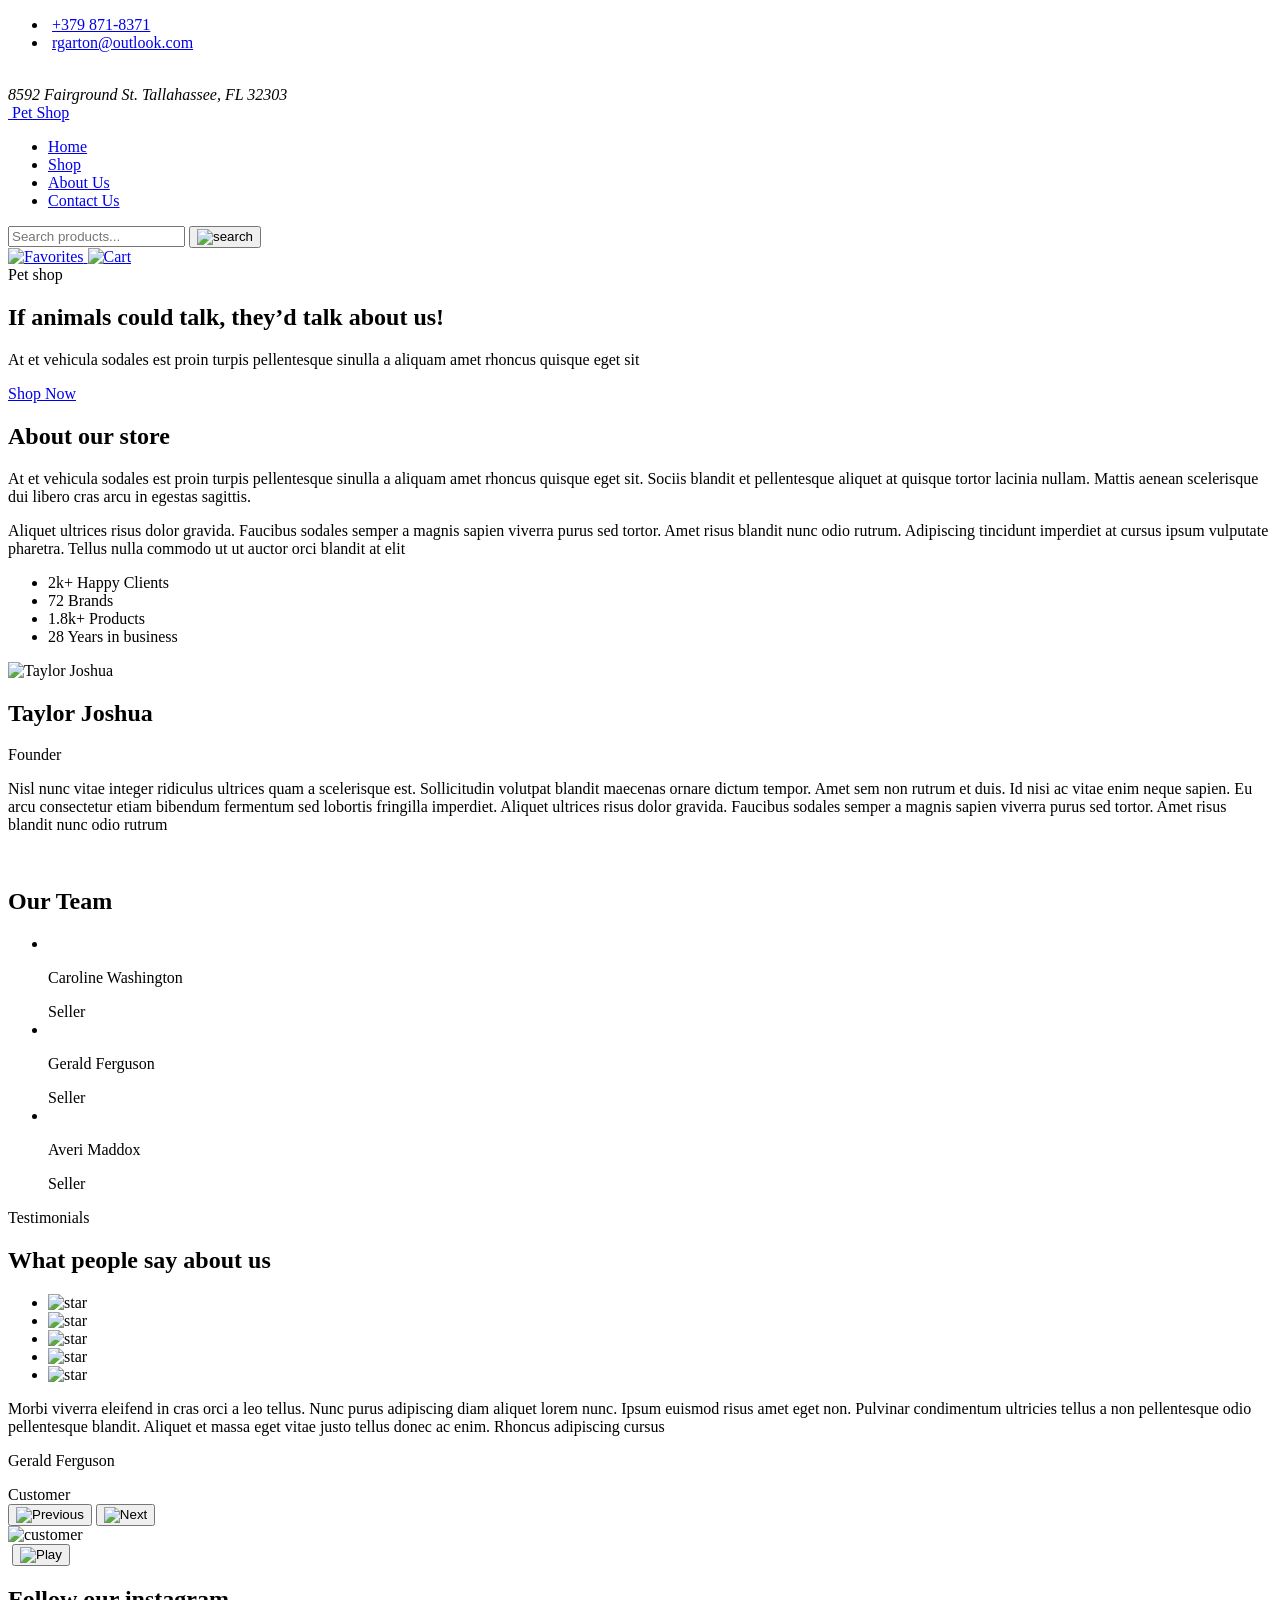
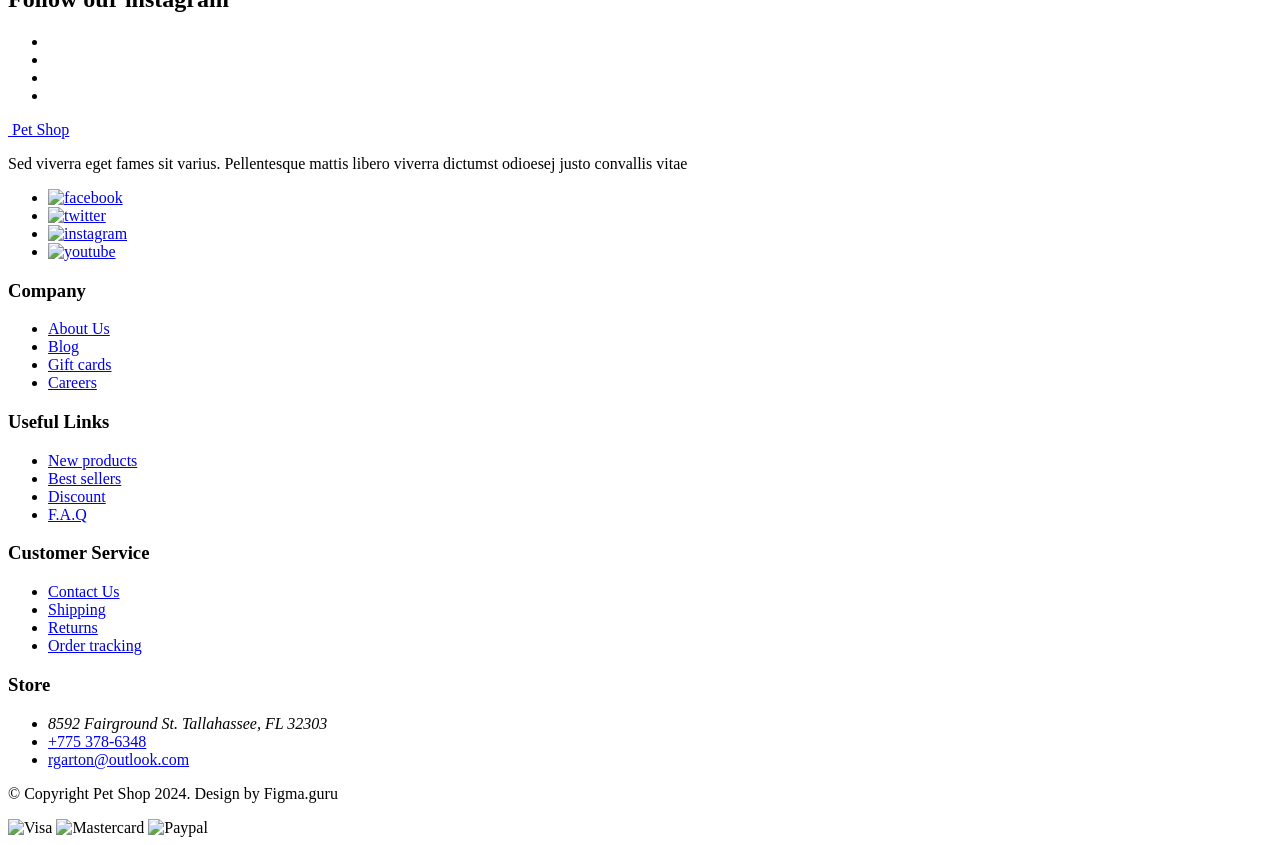
==== about-us.html @ bad7ee94 "Complete Pet Shop HTML structure" ====
<!doctype html>
<html lang="en">
  <head>
    <meta charset="UTF-8" />
    <meta name="viewport" content="width=device-width, initial-scale=1.0" />
    <title>Pet Shop</title>
    <link rel="stylesheet" href="./css/reset.css" />
    <link rel="stylesheet" href="./css/base.css" />
    <link rel="stylesheet" href="./css/components.css" />
    <link rel="stylesheet" href="./css/layout.css" />
    <link rel="stylesheet" href="./css/style.css" />
    <link rel="preconnect" href="https://fonts.googleapis.com" />
    <link rel="preconnect" href="https://fonts.gstatic.com" crossorigin />
    <link
      href="https://fonts.googleapis.com/css2?family=Figtree:ital,wght@0,300..900;1,300..900&display=swap"
      rel="stylesheet"
    />
  </head>

  <body>
    <header>
      <div class="topbar">
        <div class="container">
          <div class="topbar__wrapper">
            <div class="topbar__left">
              <ul class="topbar__contact-list">
                <li class="topbar__contact-item">
                  <img class="topbar__icon" src="" alt="" />
                  <a class="topbar__contact-value" href="tel:+3798718371"
                    >+379 871-8371</a
                  >
                </li>
                <li class="topbar__contact-item">
                  <img class="topbar__icon" src="" alt="" />
                  <a
                    class="topbar__contact-value"
                    href="mailto:rgarton@outlook.com"
                  >
                    rgarton@outlook.com
                  </a>
                </li>
              </ul>
            </div>
            <div class="topbar__right">
              <img class="topbar__icon" src="" alt="" />
              <address class="topbar__contact-value">
                8592 Fairground St. Tallahassee, FL 32303
              </address>
            </div>
          </div>
        </div>
      </div>
      <div class="header">
        <div class="container">
          <div class="header__wrapper">
            <a href="#" class="header__logo">
              <img class="header__logo-icon" src="" alt="" />
              <span>Pet Shop</span>
            </a>
            <nav class="header__nav">
              <ul class="header__nav-list">
                <li class="header__nav-item">
                  <a href="#">Home</a>
                </li>
                <li class="header__nav-item"><a href="#">Shop</a></li>
                <li class="header__nav-item header__nav-item--active">
                  <a href="#">About Us</a>
                </li>
                <li class="header__nav-item"><a href="#">Contact Us</a></li>
              </ul>
            </nav>
            <div class="header__actions">
              <form class="header__search" action="#" method="get">
                <input
                  class="header__search-input"
                  type="search"
                  placeholder="Search products..."
                />
                <button class="header__search-button" type="submit">
                  <img src="" alt="search" />
                </button>
              </form>
              <a href="#" class="header__favorites">
                <img src="" alt="Favorites" />
              </a>
              <a href="#" class="header__cart">
                <img src="" alt="Cart" />
              </a>
            </div>
          </div>
        </div>
      </div>
    </header>
    <main>
      <section class="hero hero--about">
        <div class="container">
          <div class="hero__wrapper">
            <div class="hero__content">
              <span class="hero__subtitle">Pet shop</span>

              <h1 class="hero__title">
                If animals could talk, they’d talk about us!
              </h1>

              <p class="hero__description">
                At et vehicula sodales est proin turpis pellentesque sinulla a
                aliquam amet rhoncus quisque eget sit
              </p>

              <a href="#" class="hero__button">Shop Now</a>
            </div>
          </div>
        </div>
      </section>
      <section class="about-store">
        <div class="container">
          <div class="about-store__wrapper">
            <h2 class="about-store__title">About our store</h2>

            <div class="about-store__content">
              <p class="about-store__description">
                At et vehicula sodales est proin turpis pellentesque sinulla a
                aliquam amet rhoncus quisque eget sit. Sociis blandit et
                pellentesque aliquet at quisque tortor lacinia nullam. Mattis
                aenean scelerisque dui libero cras arcu in egestas sagittis.
              </p>

              <p class="about-store__description">
                Aliquet ultrices risus dolor gravida. Faucibus sodales semper a
                magnis sapien viverra purus sed tortor. Amet risus blandit nunc
                odio rutrum. Adipiscing tincidunt imperdiet at cursus ipsum
                vulputate pharetra. Tellus nulla commodo ut ut auctor orci
                blandit at elit
              </p>
            </div>

            <ul class="about-store__stats">
              <li class="about-store__stat">
                <span class="about-store__number">2k+</span>
                <span class="about-store__label"> Happy Clients </span>
              </li>
              <li class="about-store__stat">
                <span class="about-store__number">72</span>
                <span class="about-store__label"> Brands </span>
              </li>
              <li class="about-store__stat">
                <span class="about-store__number">1.8k+</span>
                <span class="about-store__label"> Products </span>
              </li>
              <li class="about-store__stat">
                <span class="about-store__number">28</span>
                <span class="about-store__label"> Years in business </span>
              </li>
            </ul>
          </div>
        </div>
      </section>
      <section class="founder">
        <div class="container">
          <div class="founder__wrapper">
            <div class="founder__img">
              <img src="" alt="Taylor Joshua" />
            </div>

            <div class="founder__content">
              <h2 class="founder__name">Taylor Joshua</h2>
              <span class="founder__role">Founder</span>

              <p class="founder__desc">
                Nisl nunc vitae integer ridiculus ultrices quam a scelerisque
                est. Sollicitudin volutpat blandit maecenas ornare dictum
                tempor. Amet sem non rutrum et duis. Id nisi ac vitae enim neque
                sapien. Eu arcu consectetur etiam bibendum fermentum sed
                lobortis fringilla imperdiet. Aliquet ultrices risus dolor
                gravida. Faucibus sodales semper a magnis sapien viverra purus
                sed tortor. Amet risus blandit nunc odio rutrum
              </p>

              <img class="founder__sign" src="" alt="" />
            </div>
          </div>
        </div>
      </section>
      <section class="team">
        <div class="container">
          <div class="team__wrapper">
            <h2 class="team__title">Our Team</h2>

            <ul class="team__list">
              <li class="team__item">
                <img class="team__img" src="" alt="" />
                <p class="team__name">Caroline Washington</p>
                <span class="team__role">Seller</span>
              </li>
              <li class="team__item">
                <img class="team__img" src="" alt="" />
                <p class="team__name">Gerald Ferguson</p>
                <span class="team__role">Seller</span>
              </li>
              <li class="team__item">
                <img class="team__img" src="" alt="" />
                <p class="team__name">Averi Maddox</p>
                <span class="team__role">Seller</span>
              </li>
            </ul>
          </div>
        </div>
      </section>
      <section class="testimonials">
        <div class="container">
          <div class="testimonials__wrapper">
            <div class="testimonials__review">
              <div class="testimonials__header">
                <span class="testimonials__subtitle">Testimonials</span>
                <h2 class="testimonials__title">What people say about us</h2>
              </div>
              <div class="testimonials__body">
                <ul class="testimonials__stars">
                  <li class="testimonials__star">
                    <img src="" alt="star" />
                  </li>
                  <li class="testimonials__star">
                    <img src="" alt="star" />
                  </li>
                  <li class="testimonials__star">
                    <img src="" alt="star" />
                  </li>
                  <li class="testimonials__star">
                    <img src="" alt="star" />
                  </li>
                  <li class="testimonials__star">
                    <img src="" alt="star" />
                  </li>
                </ul>
                <p class="testimonials__desc">
                  Morbi viverra eleifend in cras orci a leo tellus. Nunc purus
                  adipiscing diam aliquet lorem nunc. Ipsum euismod risus amet
                  eget non. Pulvinar condimentum ultricies tellus a non
                  pellentesque odio pellentesque blandit. Aliquet et massa eget
                  vitae justo tellus donec ac enim. Rhoncus adipiscing cursus
                </p>
              </div>
              <div class="testimonials__reviewer">
                <div class="testimonials__info">
                  <p class="testimonials__name">Gerald Ferguson</p>
                  <span class="testimonials__role">Customer</span>
                </div>
                <div class="testimonials__arrow">
                  <button type="button">
                    <img src="" alt="Previous" />
                  </button>

                  <button type="button">
                    <img src="" alt="Next" />
                  </button>
                </div>
              </div>
            </div>
            <div class="testimonials__img">
              <img src="" alt="customer" />
            </div>
          </div>
        </div>
      </section>
      <section class="video">
        <div class="container">
          <div class="video__wrapper">
            <div class="video__image">
              <img src="..." alt="" />
              <button type="button" class="video__play">
                <img src="..." alt="Play" />
              </button>
            </div>
          </div>
        </div>
      </section>
      <section class="instagram">
        <div class="container">
          <div class="instagram__wrapper">
            <h2 class="instagram__title">Follow our instagram</h2>
            <ul class="instagram__images">
              <li class="instagram__image">
                <a href="#"><img src="" alt="" /></a>
              </li>
              <li class="instagram__image">
                <a href="#"><img src="" alt="" /></a>
              </li>
              <li class="instagram__image">
                <a href="#"><img src="" alt="" /></a>
              </li>
              <li class="instagram__image">
                <a href="#"><img src="" alt="" /></a>
              </li>
            </ul>
          </div>
        </div>
      </section>
    </main>
    <footer class="footer">
      <div class="container">
        <div class="footer__wrapper">
          <div class="footer__top">
            <!-- 左側：ロゴ・説明・SNS -->
            <div class="footer__brand">
              <a href="/" class="footer__logo">
                <img src="" alt="" />
                <span>Pet Shop</span>
              </a>
              <p class="footer__desc">
                Sed viverra eget fames sit varius. Pellentesque mattis libero
                viverra dictumst odioesej justo convallis vitae
              </p>
              <ul class="footer__social-list">
                <li class="footer__social-item">
                  <a href="#"><img src="" alt="facebook" /></a>
                </li>
                <li class="footer__social-item">
                  <a href="#"><img src="" alt="twitter" /></a>
                </li>
                <li class="footer__social-item">
                  <a href="#"><img src="" alt="instagram" /></a>
                </li>
                <li class="footer__social-item">
                  <a href="#"><img src="" alt="youtube" /></a>
                </li>
              </ul>
            </div>

            <!-- 右側：リンクグループ -->
            <div class="footer__nav">
              <div class="footer__nav-group">
                <h3 class="footer__nav-title">Company</h3>
                <ul class="footer__nav-list">
                  <li class="footer__nav-item"><a href="#">About Us</a></li>
                  <li class="footer__nav-item"><a href="#">Blog</a></li>
                  <li class="footer__nav-item"><a href="#">Gift cards</a></li>
                  <li class="footer__nav-item"><a href="#">Careers</a></li>
                </ul>
              </div>

              <div class="footer__nav-group">
                <h3 class="footer__nav-title">Useful Links</h3>
                <ul class="footer__nav-list">
                  <li class="footer__nav-item"><a href="#">New products</a></li>
                  <li class="footer__nav-item"><a href="#">Best sellers</a></li>
                  <li class="footer__nav-item"><a href="#">Discount</a></li>
                  <li class="footer__nav-item"><a href="#">F.A.Q</a></li>
                </ul>
              </div>

              <div class="footer__nav-group">
                <h3 class="footer__nav-title">Customer Service</h3>
                <ul class="footer__nav-list">
                  <li class="footer__nav-item"><a href="#">Contact Us</a></li>
                  <li class="footer__nav-item"><a href="#">Shipping</a></li>
                  <li class="footer__nav-item"><a href="#">Returns</a></li>
                  <li class="footer__nav-item">
                    <a href="#">Order tracking</a>
                  </li>
                </ul>
              </div>

              <div class="footer__nav-group">
                <h3 class="footer__nav-title">Store</h3>
                <ul class="footer__nav-list">
                  <li class="footer__nav-item">
                    <address>8592 Fairground St. Tallahassee, FL 32303</address>
                  </li>
                  <li class="footer__nav-item">
                    <a href="tel:+7753786348">+775 378-6348</a>
                  </li>
                  <li class="footer__nav-item">
                    <a href="mailto:rgarton@outlook.com">rgarton@outlook.com</a>
                  </li>
                </ul>
              </div>
            </div>
          </div>

          <div class="footer__bottom">
            <p class="footer__copyright">
              © Copyright Pet Shop 2024. Design by Figma.guru
            </p>
            <div class="footer__payments">
              <!-- VISAなどのアイコン -->
              <img src="" alt="Visa" />
              <img src="" alt="Mastercard" />
              <img src="" alt="Paypal" />
            </div>
          </div>
        </div>
      </div>
    </footer>
  </body>
</html>
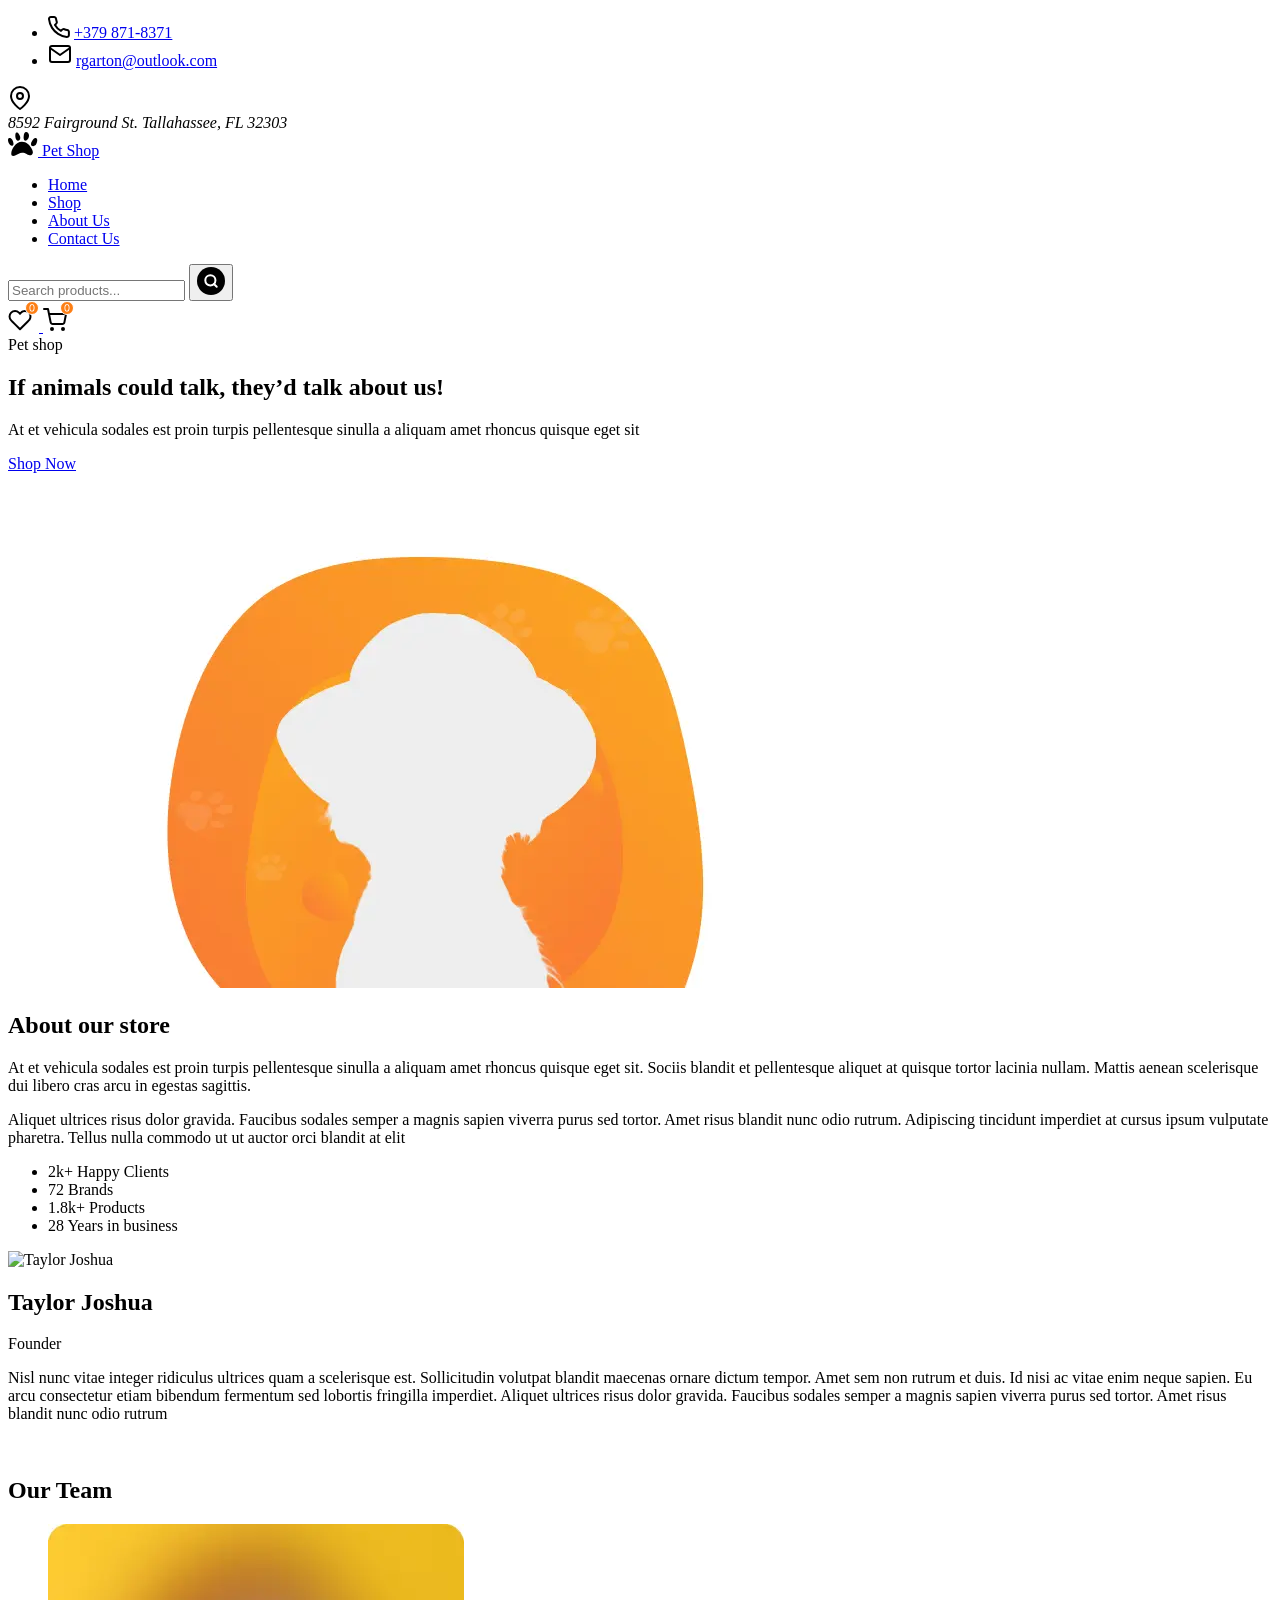
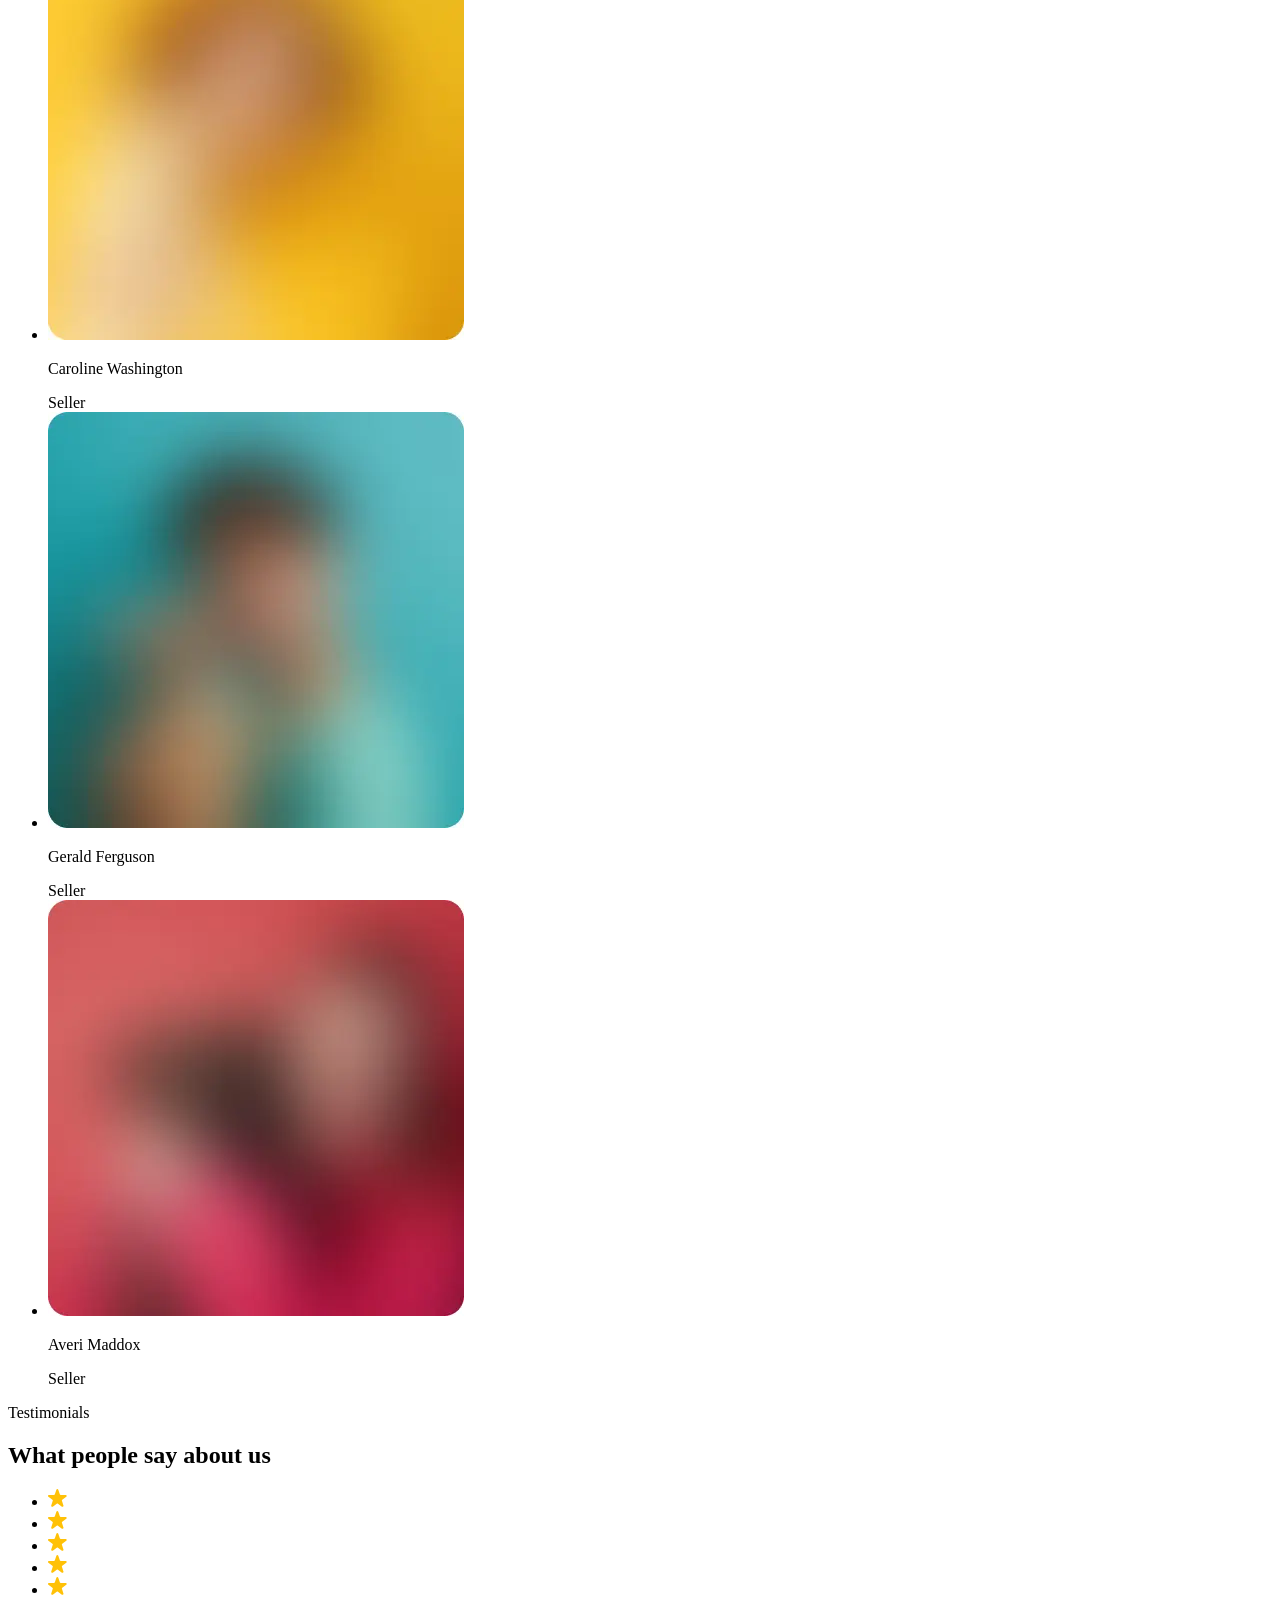
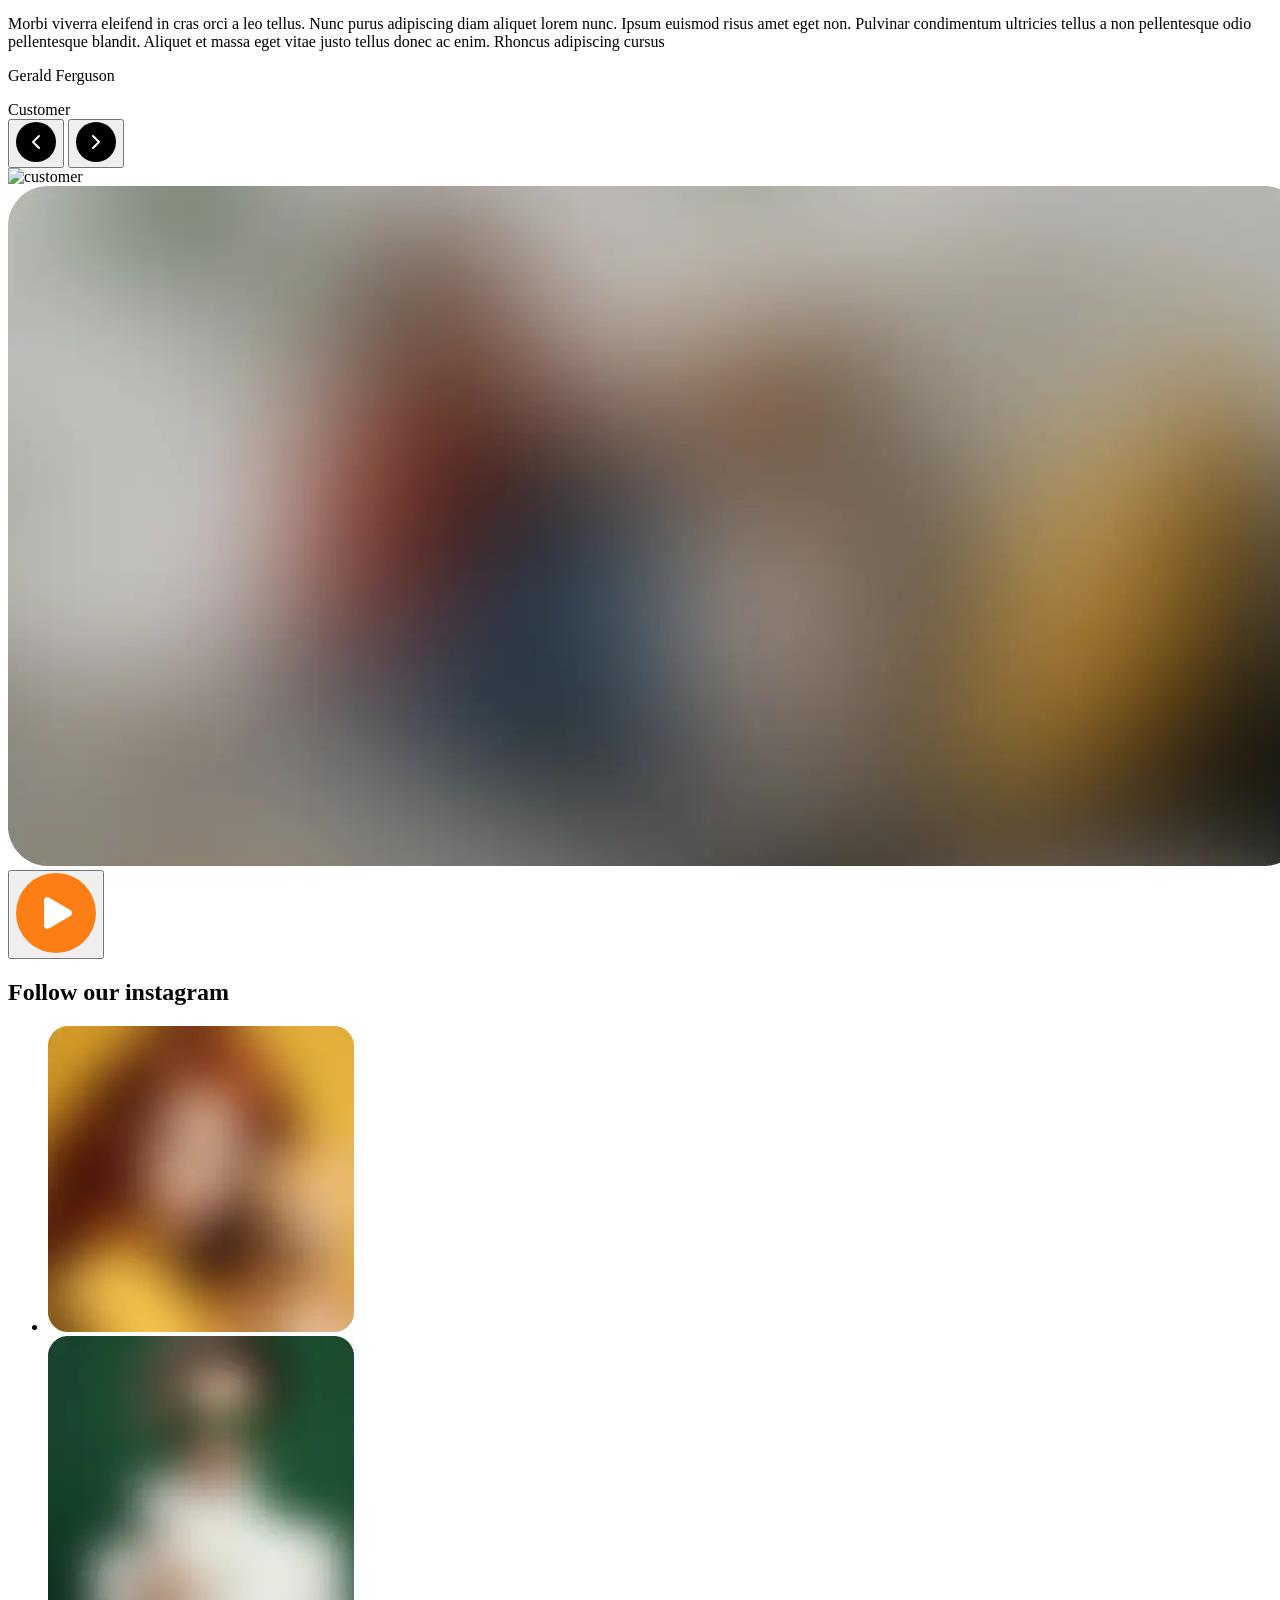
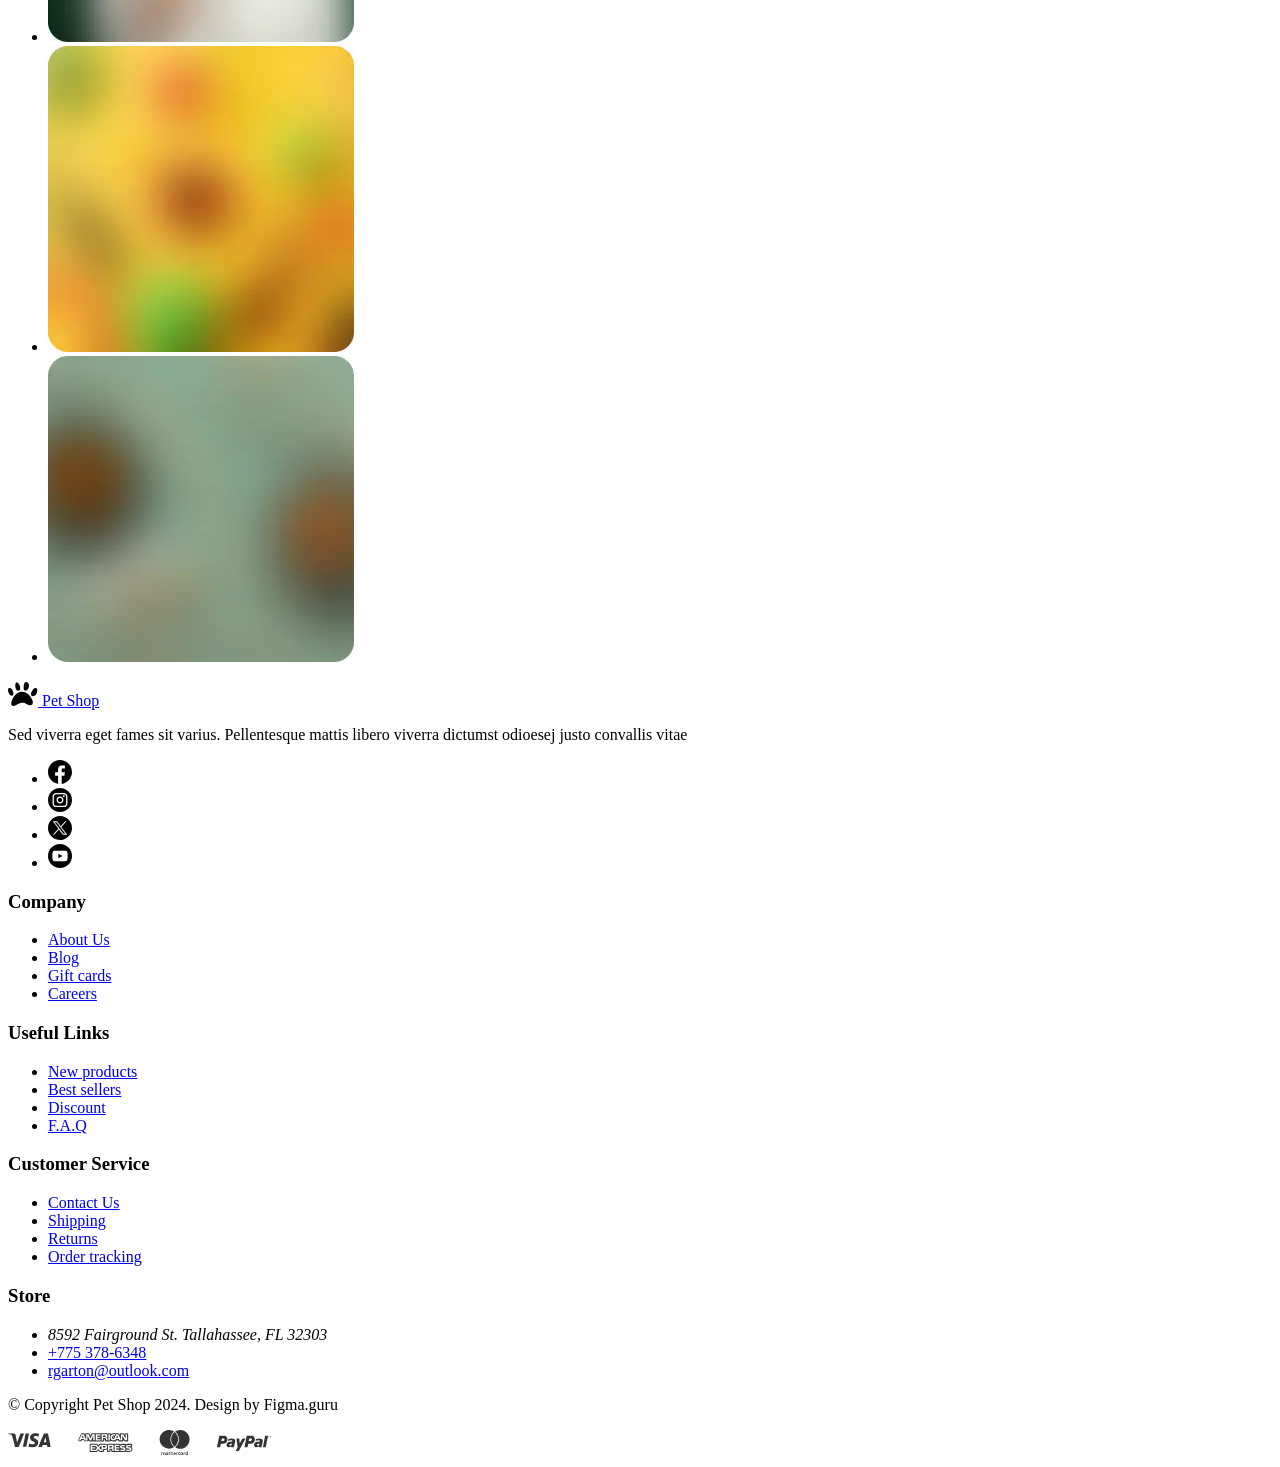
==== commit 289688f8: "Update Pet Shop HTML and export images" ====
--- a/about-us.html
+++ b/about-us.html
@@ -25,13 +25,21 @@
             <div class="topbar__left">
               <ul class="topbar__contact-list">
                 <li class="topbar__contact-item">
-                  <img class="topbar__icon" src="" alt="" />
+                  <img
+                    class="topbar__icon"
+                    src="images/common/header-phone.svg"
+                    alt=""
+                  />
                   <a class="topbar__contact-value" href="tel:+3798718371"
                     >+379 871-8371</a
                   >
                 </li>
                 <li class="topbar__contact-item">
-                  <img class="topbar__icon" src="" alt="" />
+                  <img
+                    class="topbar__icon"
+                    src="images/common/header-mail.svg"
+                    alt=""
+                  />
                   <a
                     class="topbar__contact-value"
                     href="mailto:rgarton@outlook.com"
@@ -42,7 +50,11 @@
               </ul>
             </div>
             <div class="topbar__right">
-              <img class="topbar__icon" src="" alt="" />
+              <img
+                class="topbar__icon"
+                src="images/common/header-location.svg"
+                alt=""
+              />
               <address class="topbar__contact-value">
                 8592 Fairground St. Tallahassee, FL 32303
               </address>
@@ -54,7 +66,11 @@
         <div class="container">
           <div class="header__wrapper">
             <a href="#" class="header__logo">
-              <img class="header__logo-icon" src="" alt="" />
+              <img
+                class="header__logo-icon"
+                src="images/common/site-logo.svg"
+                alt=""
+              />
               <span>Pet Shop</span>
             </a>
             <nav class="header__nav">
@@ -77,14 +93,14 @@
                   placeholder="Search products..."
                 />
                 <button class="header__search-button" type="submit">
-                  <img src="" alt="search" />
+                  <img src="images/common/header-search.svg" alt="search" />
                 </button>
               </form>
               <a href="#" class="header__favorites">
-                <img src="" alt="Favorites" />
+                <img src="images/common/header-favorites.svg" alt="Favorites" />
               </a>
               <a href="#" class="header__cart">
-                <img src="" alt="Cart" />
+                <img src="images/common/header-cart.svg" alt="Cart" />
               </a>
             </div>
           </div>
@@ -108,6 +124,9 @@
               </p>
 
               <a href="#" class="hero__button">Shop Now</a>
+            </div>
+            <div class="hero__image">
+              <img src="images/hero/hero-about.webp" alt="" />
             </div>
           </div>
         </div>
@@ -159,7 +178,7 @@
         <div class="container">
           <div class="founder__wrapper">
             <div class="founder__img">
-              <img src="" alt="Taylor Joshua" />
+              <img src="images/common/founder.webp" alt="Taylor Joshua" />
             </div>
 
             <div class="founder__content">
@@ -188,17 +207,29 @@
 
             <ul class="team__list">
               <li class="team__item">
-                <img class="team__img" src="" alt="" />
+                <img
+                  class="team__img"
+                  src="images/team/Caroline Washington.webp"
+                  alt=""
+                />
                 <p class="team__name">Caroline Washington</p>
                 <span class="team__role">Seller</span>
               </li>
               <li class="team__item">
-                <img class="team__img" src="" alt="" />
+                <img
+                  class="team__img"
+                  src="images/team/Gerald Ferguson.webp"
+                  alt=""
+                />
                 <p class="team__name">Gerald Ferguson</p>
                 <span class="team__role">Seller</span>
               </li>
               <li class="team__item">
-                <img class="team__img" src="" alt="" />
+                <img
+                  class="team__img"
+                  src="images/team/Averi Maddox.webp"
+                  alt=""
+                />
                 <p class="team__name">Averi Maddox</p>
                 <span class="team__role">Seller</span>
               </li>
@@ -217,19 +248,19 @@
               <div class="testimonials__body">
                 <ul class="testimonials__stars">
                   <li class="testimonials__star">
-                    <img src="" alt="star" />
+                    <img src="images/common/star.svg" alt="star" />
                   </li>
                   <li class="testimonials__star">
-                    <img src="" alt="star" />
+                    <img src="images/common/star.svg" alt="star" />
                   </li>
                   <li class="testimonials__star">
-                    <img src="" alt="star" />
+                    <img src="images/common/star.svg" alt="star" />
                   </li>
                   <li class="testimonials__star">
-                    <img src="" alt="star" />
+                    <img src="images/common/star.svg" alt="star" />
                   </li>
                   <li class="testimonials__star">
-                    <img src="" alt="star" />
+                    <img src="images/common/star.svg" alt="star" />
                   </li>
                 </ul>
                 <p class="testimonials__desc">
@@ -247,11 +278,11 @@
                 </div>
                 <div class="testimonials__arrow">
                   <button type="button">
-                    <img src="" alt="Previous" />
+                    <img src="images/common/prev.svg" alt="Previous" />
                   </button>
 
                   <button type="button">
-                    <img src="" alt="Next" />
+                    <img src="images/common/next.svg" alt="Next" />
                   </button>
                 </div>
               </div>
@@ -266,9 +297,9 @@
         <div class="container">
           <div class="video__wrapper">
             <div class="video__image">
-              <img src="..." alt="" />
+              <img src="images/common/video.webp" alt="" />
               <button type="button" class="video__play">
-                <img src="..." alt="Play" />
+                <img src="images/common/play.svg" alt="Play" />
               </button>
             </div>
           </div>
@@ -280,16 +311,24 @@
             <h2 class="instagram__title">Follow our instagram</h2>
             <ul class="instagram__images">
               <li class="instagram__image">
-                <a href="#"><img src="" alt="" /></a>
+                <a href="#"
+                  ><img src="images/instagram/instagram-01.webp" alt=""
+                /></a>
               </li>
               <li class="instagram__image">
-                <a href="#"><img src="" alt="" /></a>
+                <a href="#"
+                  ><img src="images/instagram/instagram-02.webp" alt=""
+                /></a>
               </li>
               <li class="instagram__image">
-                <a href="#"><img src="" alt="" /></a>
+                <a href="#"
+                  ><img src="images/instagram/instagram-03.webp" alt=""
+                /></a>
               </li>
               <li class="instagram__image">
-                <a href="#"><img src="" alt="" /></a>
+                <a href="#"
+                  ><img src="images/instagram/instagram-04.webp" alt=""
+                /></a>
               </li>
             </ul>
           </div>
@@ -303,7 +342,7 @@
             <!-- 左側：ロゴ・説明・SNS -->
             <div class="footer__brand">
               <a href="/" class="footer__logo">
-                <img src="" alt="" />
+                <img src="images/common/site-logo.svg" alt="" />
                 <span>Pet Shop</span>
               </a>
               <p class="footer__desc">
@@ -312,16 +351,26 @@
               </p>
               <ul class="footer__social-list">
                 <li class="footer__social-item">
-                  <a href="#"><img src="" alt="facebook" /></a>
+                  <a href="#"
+                    ><img
+                      src="images/common/footer-facebook.svg"
+                      alt="facebook"
+                  /></a>
                 </li>
                 <li class="footer__social-item">
-                  <a href="#"><img src="" alt="twitter" /></a>
+                  <a href="#"
+                    ><img src="images/common/footer-insta.svg" alt="instagram"
+                  /></a>
                 </li>
                 <li class="footer__social-item">
-                  <a href="#"><img src="" alt="instagram" /></a>
+                  <a href="#"
+                    ><img src="images/common/footer-x.svg" alt="twitter"
+                  /></a>
                 </li>
                 <li class="footer__social-item">
-                  <a href="#"><img src="" alt="youtube" /></a>
+                  <a href="#"
+                    ><img src="images/common/footer-youtube.svg" alt="youtube"
+                  /></a>
                 </li>
               </ul>
             </div>
@@ -383,9 +432,7 @@
             </p>
             <div class="footer__payments">
               <!-- VISAなどのアイコン -->
-              <img src="" alt="Visa" />
-              <img src="" alt="Mastercard" />
-              <img src="" alt="Paypal" />
+              <img src="images/common/footer-payment-method.svg" alt="" />
             </div>
           </div>
         </div>
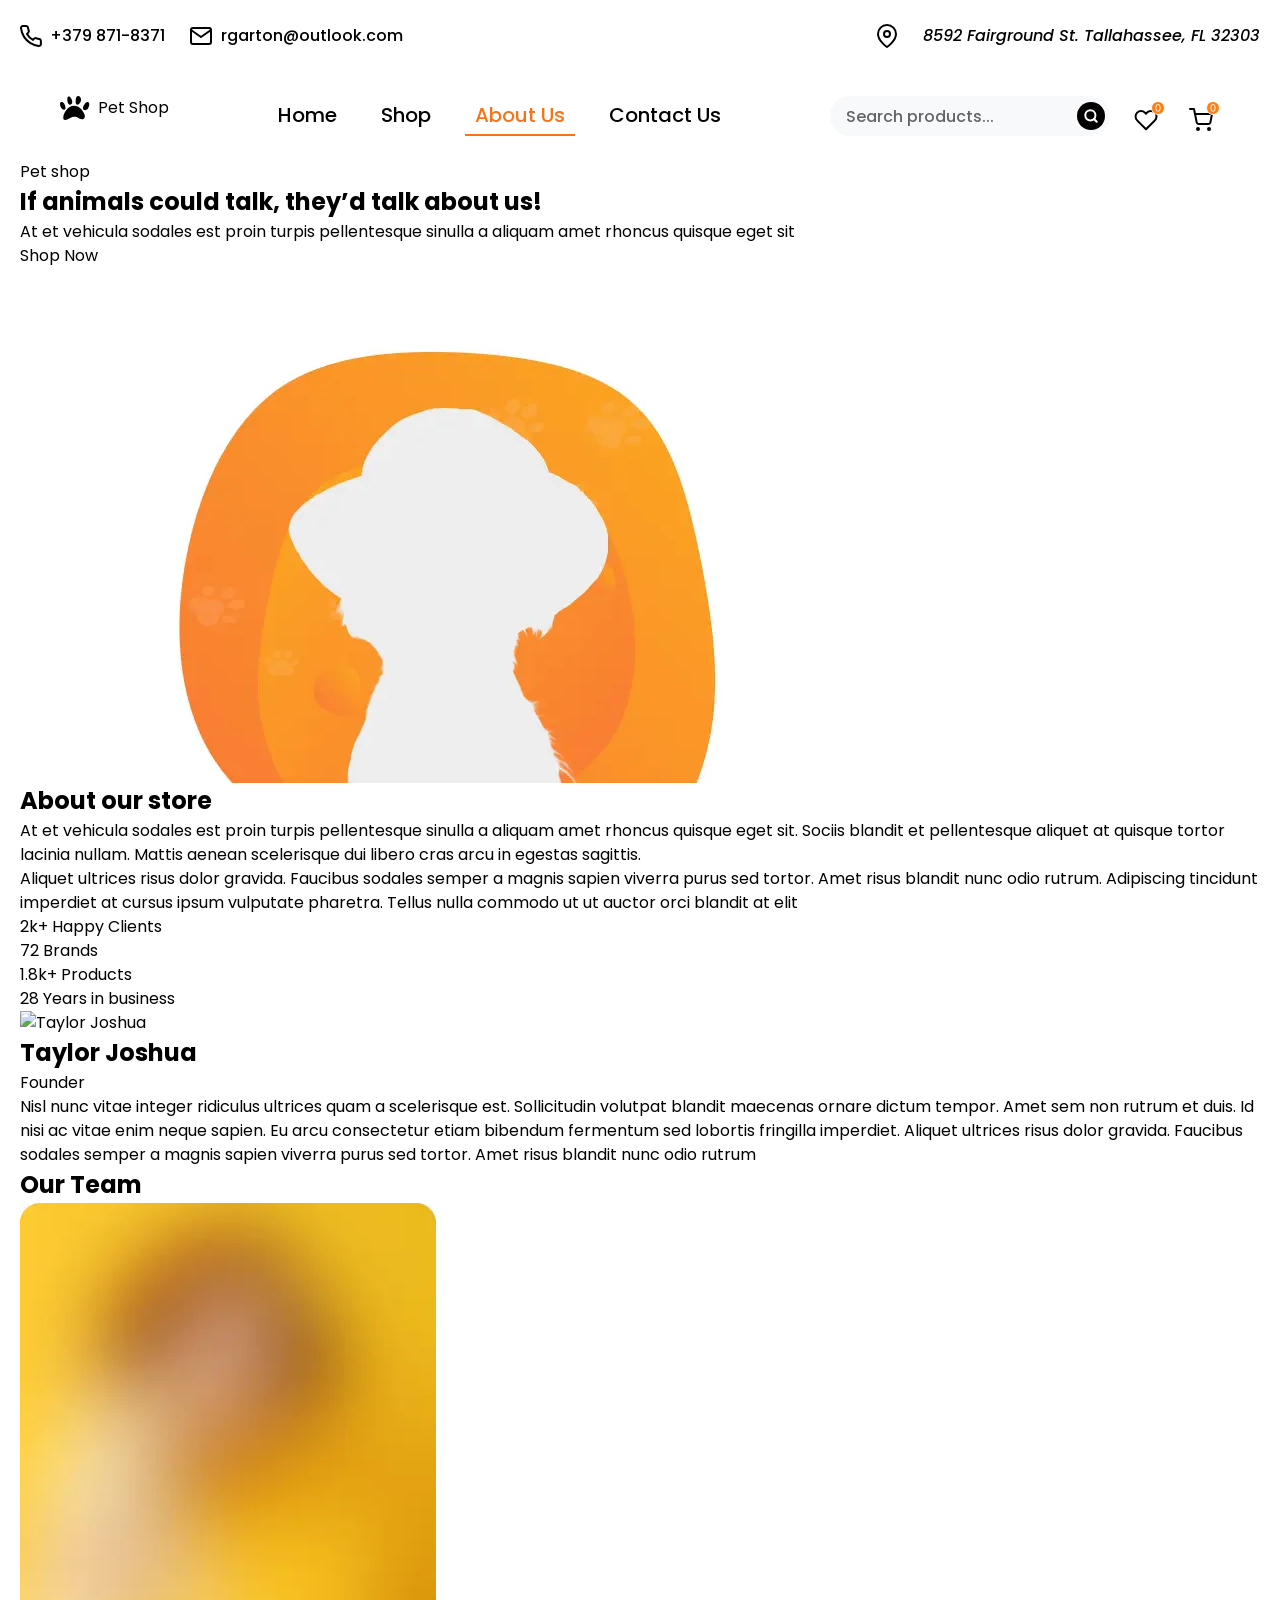
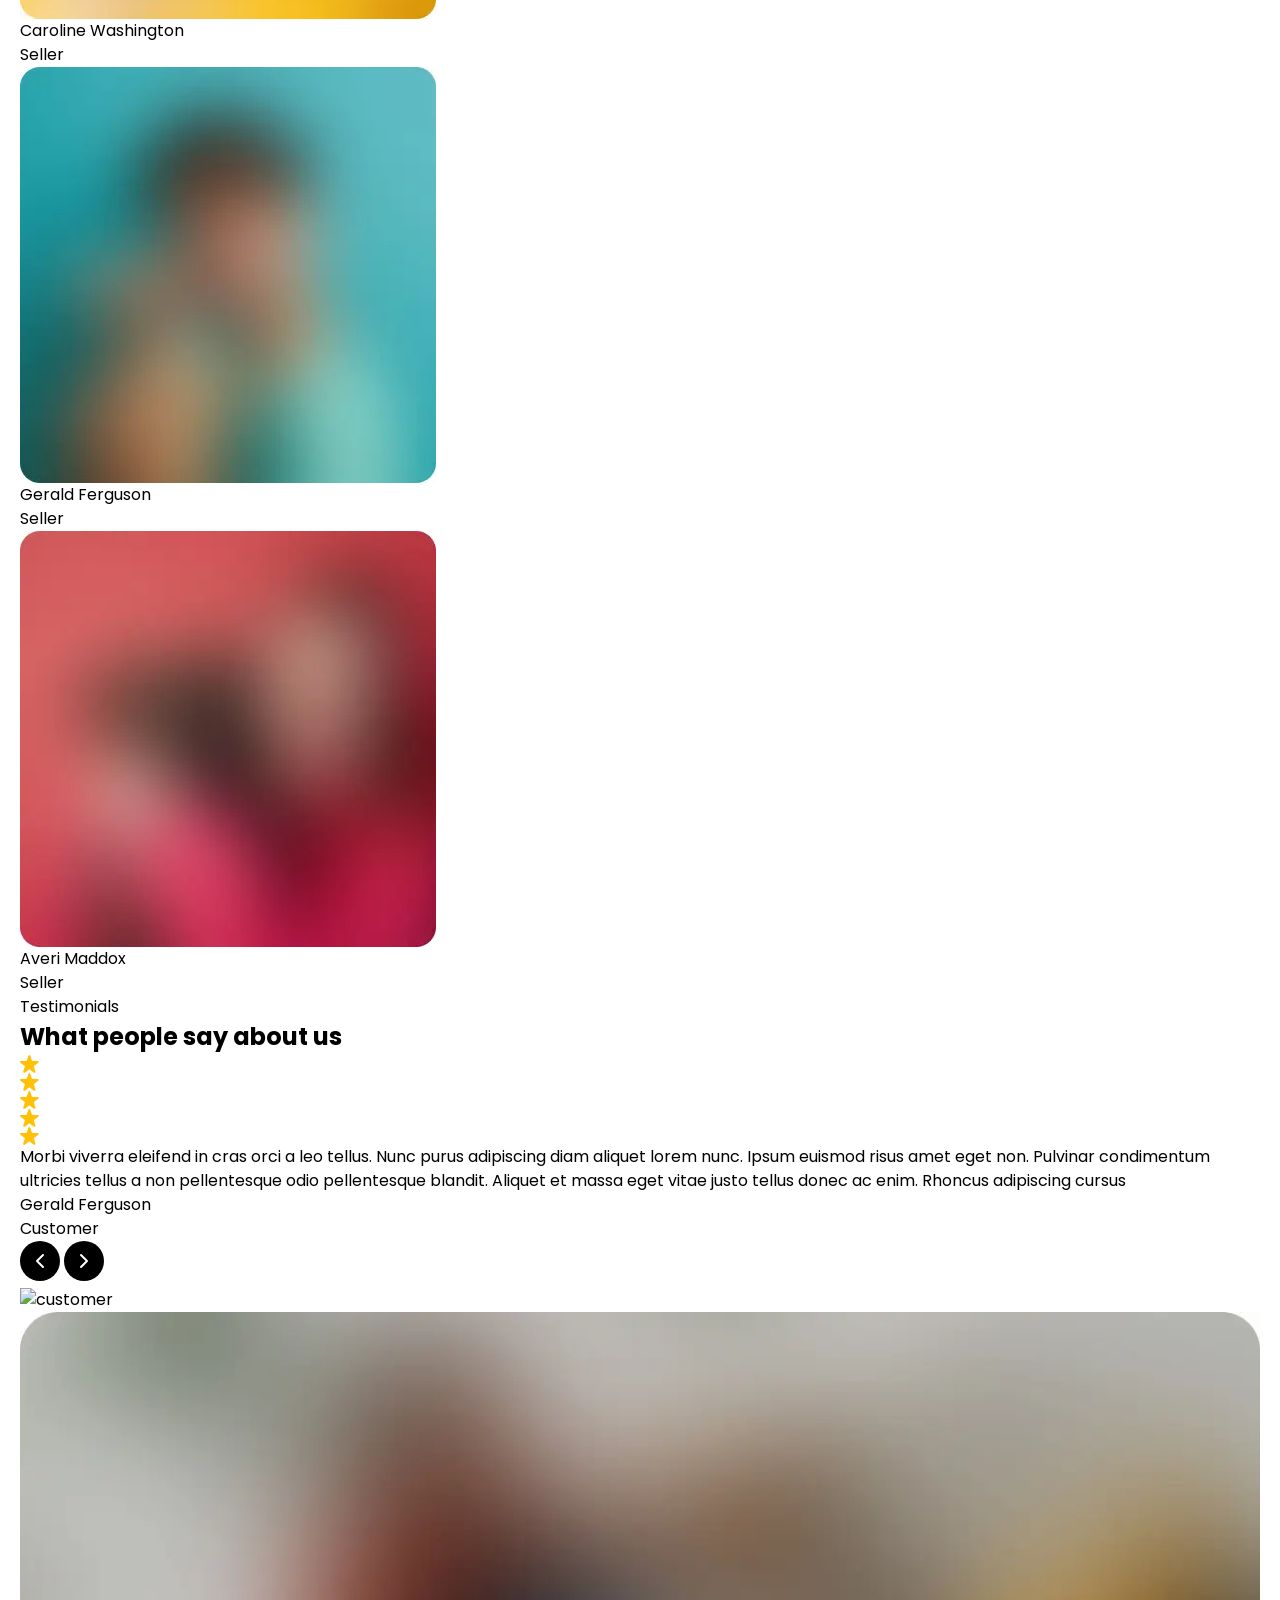
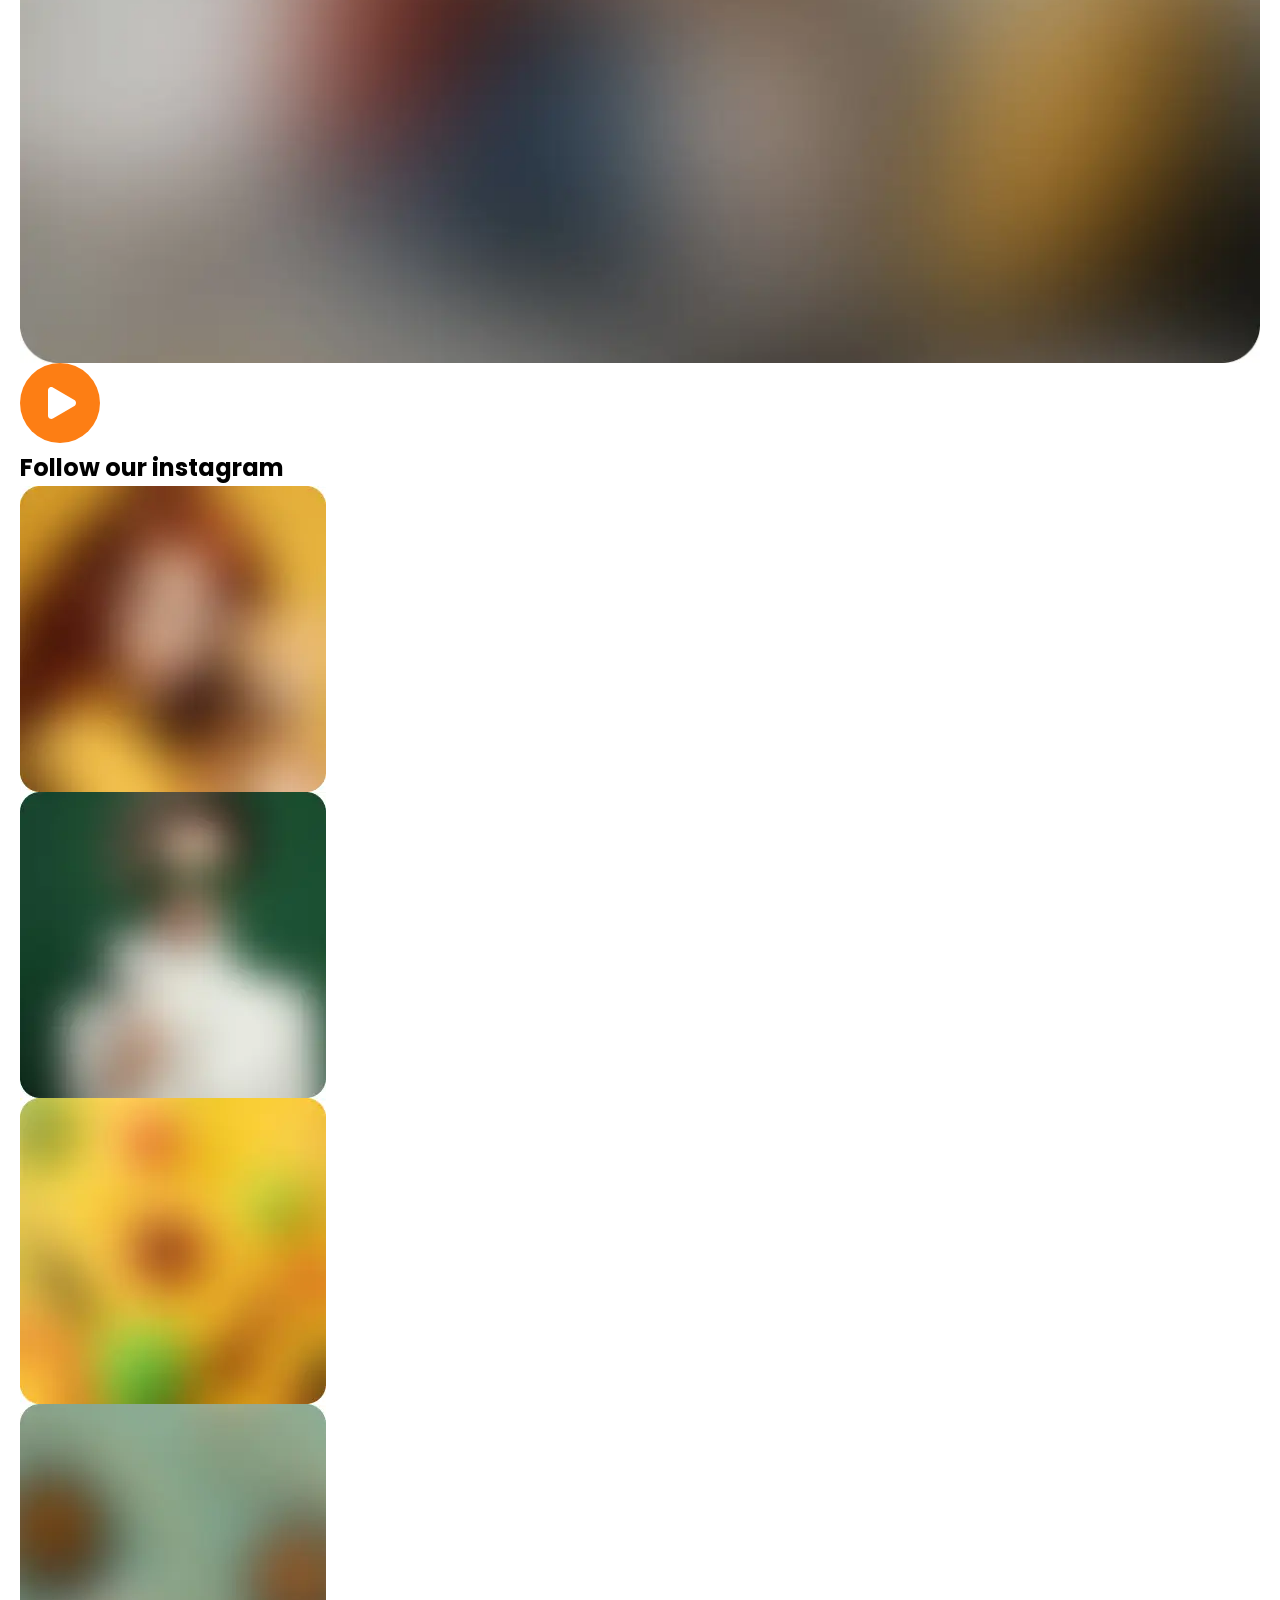
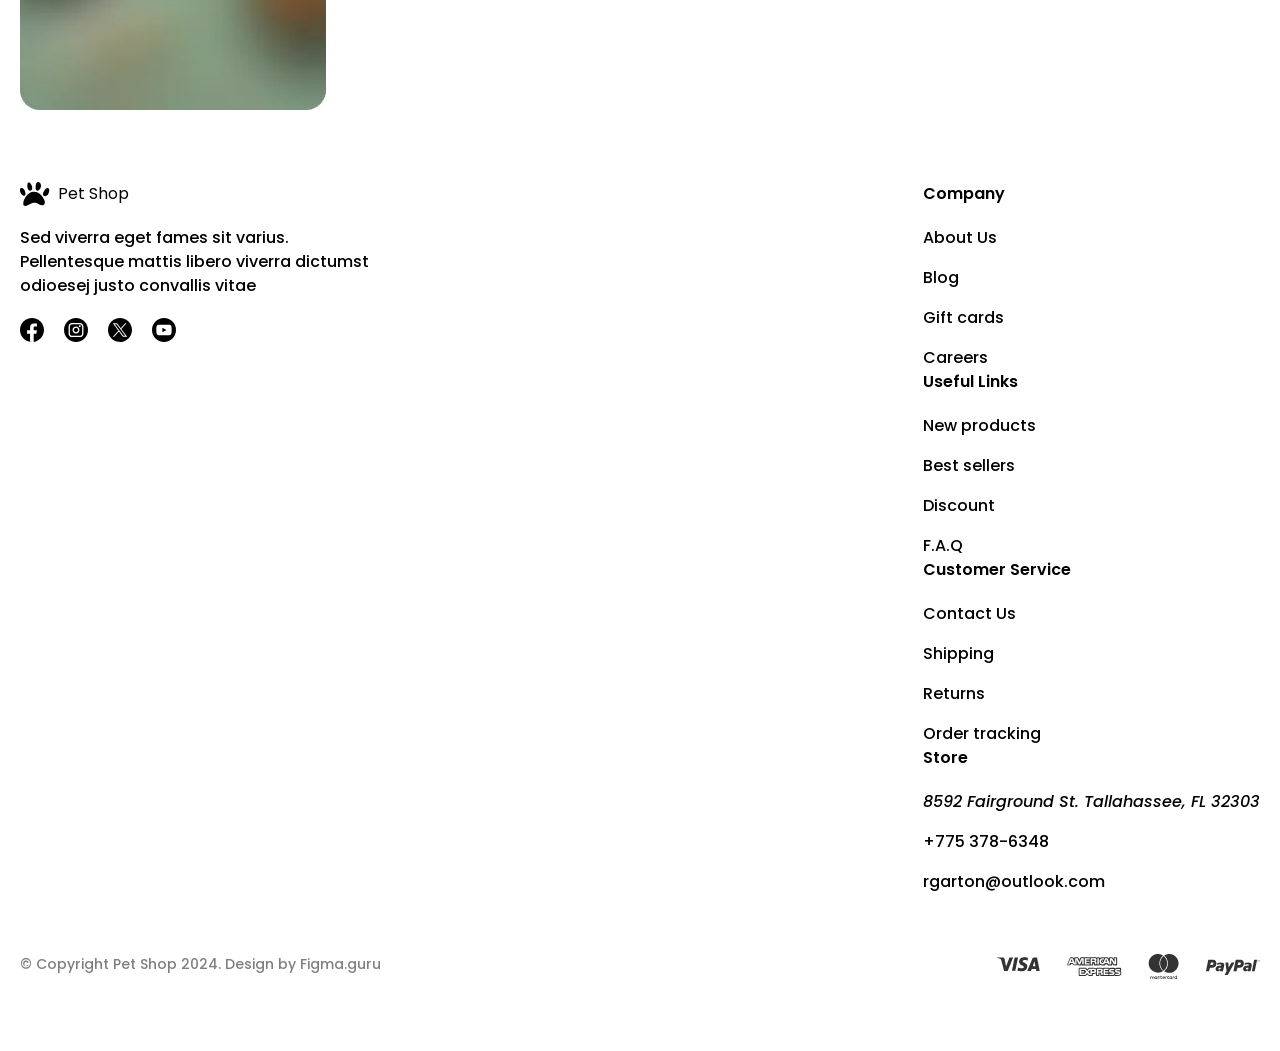
==== commit 9616f433: "Add Topbar, Header, and Footer styles" ====
--- a/about-us.html
+++ b/about-us.html
@@ -12,7 +12,7 @@
     <link rel="preconnect" href="https://fonts.googleapis.com" />
     <link rel="preconnect" href="https://fonts.gstatic.com" crossorigin />
     <link
-      href="https://fonts.googleapis.com/css2?family=Figtree:ital,wght@0,300..900;1,300..900&display=swap"
+      href="https://fonts.googleapis.com/css2?family=Poppins:wght@300;400;500;600;700&display=swap"
       rel="stylesheet"
     />
   </head>
--- a/css/base.css
+++ b/css/base.css
@@ -0,0 +1,37 @@
+body {
+  font-family: "Poppins", sans-serif;
+  font-size: 1rem;
+  line-height: 1.5;
+  color: #000;
+  background-color: #fff;
+}
+
+img {
+  display: block;
+  max-width: 100%;
+  height: auto;
+}
+
+a {
+  color: inherit;
+  text-decoration: none;
+}
+
+button,
+input,
+textarea,
+select {
+  font: inherit;
+}
+
+button {
+  cursor: pointer;
+  border: none;
+  background: none;
+}
+.container {
+  width: 100%;
+  max-width: 1296px;
+  margin-inline: auto;
+  padding-inline: 20px;
+}
--- a/css/components.css
+++ b/css/components.css
@@ -0,0 +1,60 @@
+/* =========================
+   Button
+========================= */
+.button {
+  display: inline-flex;
+  align-items: center;
+  justify-content: center;
+  gap: 10px;
+  padding: 17px 40px;
+  border-radius: 12px;
+  background-color: #090706;
+  font-size: 20px;
+  font-weight: 600;
+  color: #fff;
+  transition: background-color 0.3s;
+}
+/* =========================
+   Badge
+========================= */
+.badge {
+  display: inline-flex;
+  align-items: center;
+  justify-content: center;
+  gap: 10px;
+  padding: 17px 40px;
+  border-radius: 20px;
+  background-color: #000;
+  color: #fff;
+  font-size: 16px;
+  font-weight: 600;
+}
+/* =========================
+   Product Card
+========================= */
+.product-card {
+  display: flex;
+  flex-direction: column;
+  width: 306px;
+  height: auto;
+}
+.product-card__info {
+  display: flex;
+  justify-content: space-between;
+  align-items: flex-start;
+  padding: 20px;
+}
+.product-card__info-contents {
+  display: flex;
+  flex-direction: column;
+  gap: 12px;
+}
+.product-card__name {
+  font-weight: 600;
+  font-size: 20px;
+  line-height: 1;
+}
+.product-card__price {
+  font-weight: 500;
+  font-size: 16px;
+}
--- a/css/layout.css
+++ b/css/layout.css
@@ -0,0 +1,189 @@
+/* =========================
+   Topbar
+========================= */
+.topbar__wrapper {
+  display: flex;
+  justify-content: space-between;
+  align-items: flex-start;
+  padding-block: 24px;
+}
+
+.topbar__contact-list {
+  display: flex;
+  gap: 24px;
+}
+
+.topbar__contact-item {
+  display: flex;
+  gap: 8px;
+}
+
+.topbar__contact-value {
+  font-weight: 500;
+  font-size: 16px;
+  white-space: nowrap;
+}
+
+.topbar__right {
+  display: flex;
+  gap: 24px;
+}
+
+/* =========================
+   Header
+========================= */
+.header__wrapper {
+  display: flex;
+  justify-content: space-between;
+  padding: 24px 40px;
+  border-radius: 40px;
+}
+
+.header__logo {
+  display: flex;
+  gap: 8px;
+}
+
+.header__logo-icon {
+  width: 30px;
+  height: 24px;
+}
+
+.header__logo-name {
+  font-weight: 700;
+  font-size: 20px;
+  white-space: nowrap;
+}
+
+.header__nav-list {
+  display: flex;
+  gap: 24px;
+}
+
+.header__nav-item {
+  display: flex;
+  gap: 10px;
+  font-weight: 500;
+  font-size: 20px;
+  padding: 4px 10px;
+  white-space: nowrap;
+}
+
+.header__nav-item--active {
+  color: #f97316;
+  border-bottom: 2px solid #f97316;
+}
+
+.header__actions {
+  display: flex;
+  align-items: center;
+  gap: 24px;
+}
+
+.header__search {
+  width: 280px;
+  height: 40px;
+  display: flex;
+  align-items: center;
+  gap: 8px;
+  border-radius: 20px;
+  background-color: #f8f9fa;
+  padding-inline: 16px 5px;
+}
+
+.header__search-input {
+  flex: 1;
+  height: 100%;
+  border: none;
+  background-color: transparent;
+  font-weight: 500;
+  font-size: 16px;
+  color: rgba(0, 0, 0, 0.6);
+  min-width: 0;
+  outline: none;
+}
+
+.header__search-input::placeholder {
+  color: rgba(0, 0, 0, 0.6);
+}
+
+.header__search-input::-webkit-search-cancel-button {
+  display: none;
+}
+
+.header__search-button {
+  flex-shrink: 0;
+  display: flex;
+  align-items: center;
+  justify-content: center;
+}
+
+/* =========================
+   Footer
+========================= */
+.footer__wrapper {
+  padding-block: 72px;
+  display: flex;
+  flex-direction: column;
+  gap: 60px;
+}
+
+.footer__top {
+  display: flex;
+  justify-content: space-between;
+}
+
+.footer__brand {
+  display: flex;
+  flex-direction: column;
+  gap: 20px;
+}
+
+.footer__logo {
+  display: flex;
+  gap: 8px;
+}
+
+.footer__desc {
+  width: 349px;
+  font-weight: 500;
+  font-size: 16px;
+}
+
+.footer__social-list {
+  display: flex;
+  gap: 20px;
+}
+
+.footer__nav-group {
+  display: flex;
+  flex-direction: column;
+  gap: 20px;
+}
+
+.footer__nav-title {
+  font-weight: 600;
+  font-size: 16px;
+}
+
+.footer__nav-list {
+  display: flex;
+  flex-direction: column;
+  gap: 16px;
+}
+
+.footer__nav-item {
+  font-weight: 500;
+  font-size: 16px;
+}
+
+.footer__bottom {
+  display: flex;
+  justify-content: space-between;
+}
+
+.footer__copyright {
+  font-weight: 500;
+  font-size: 14px;
+  color: rgba(0, 0, 0, 0.5);
+}
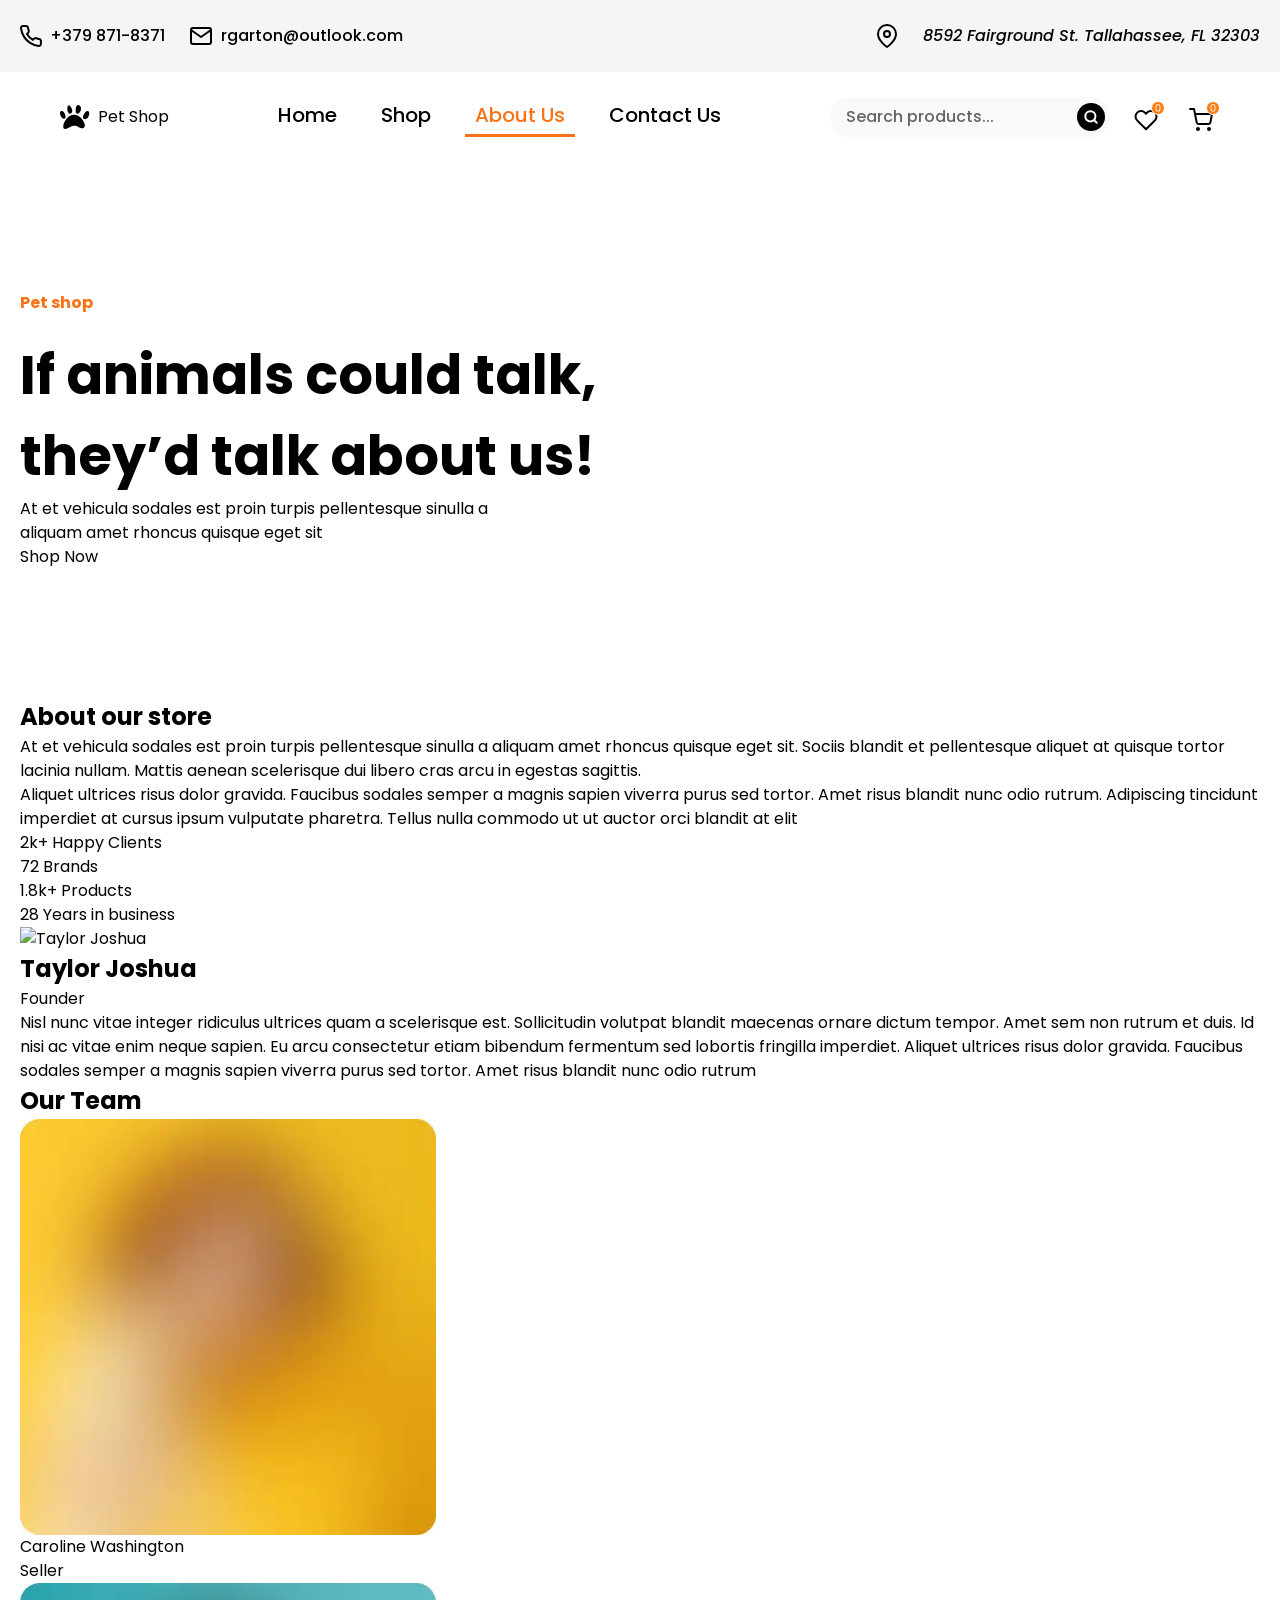
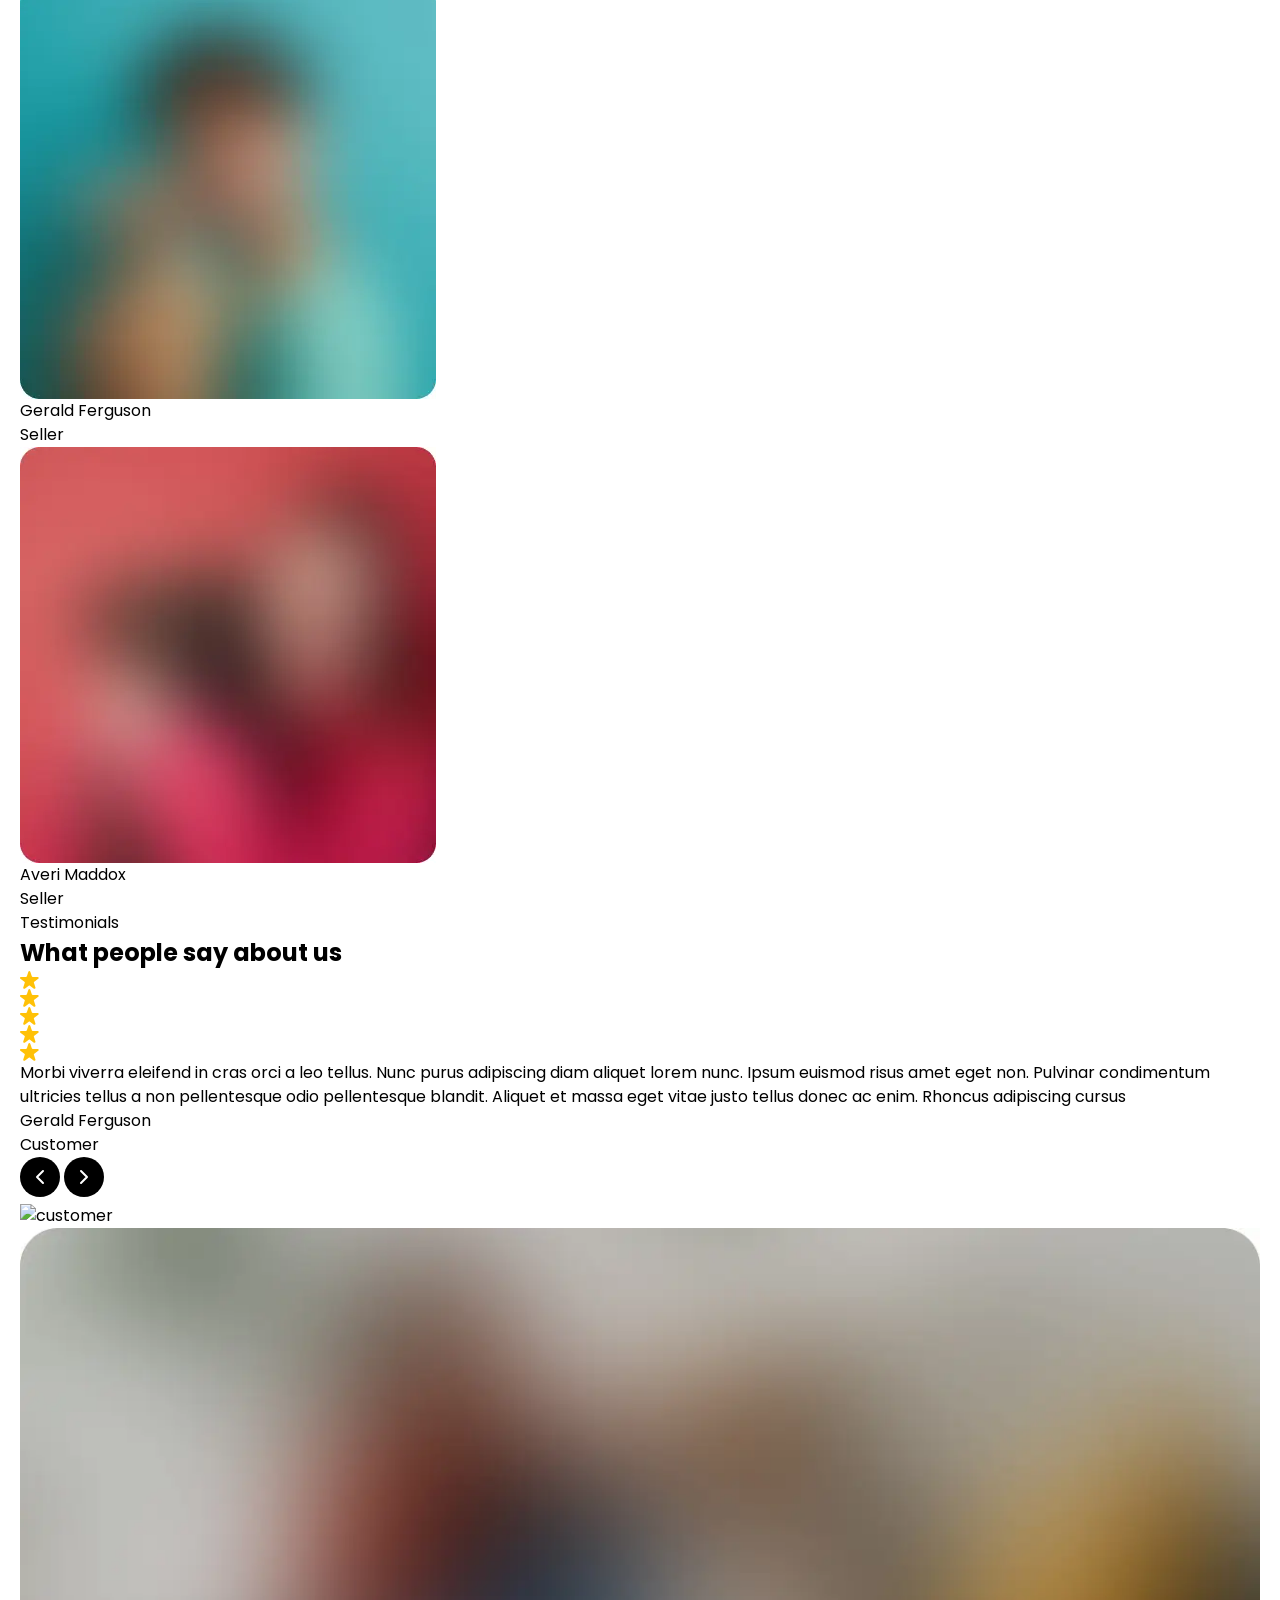
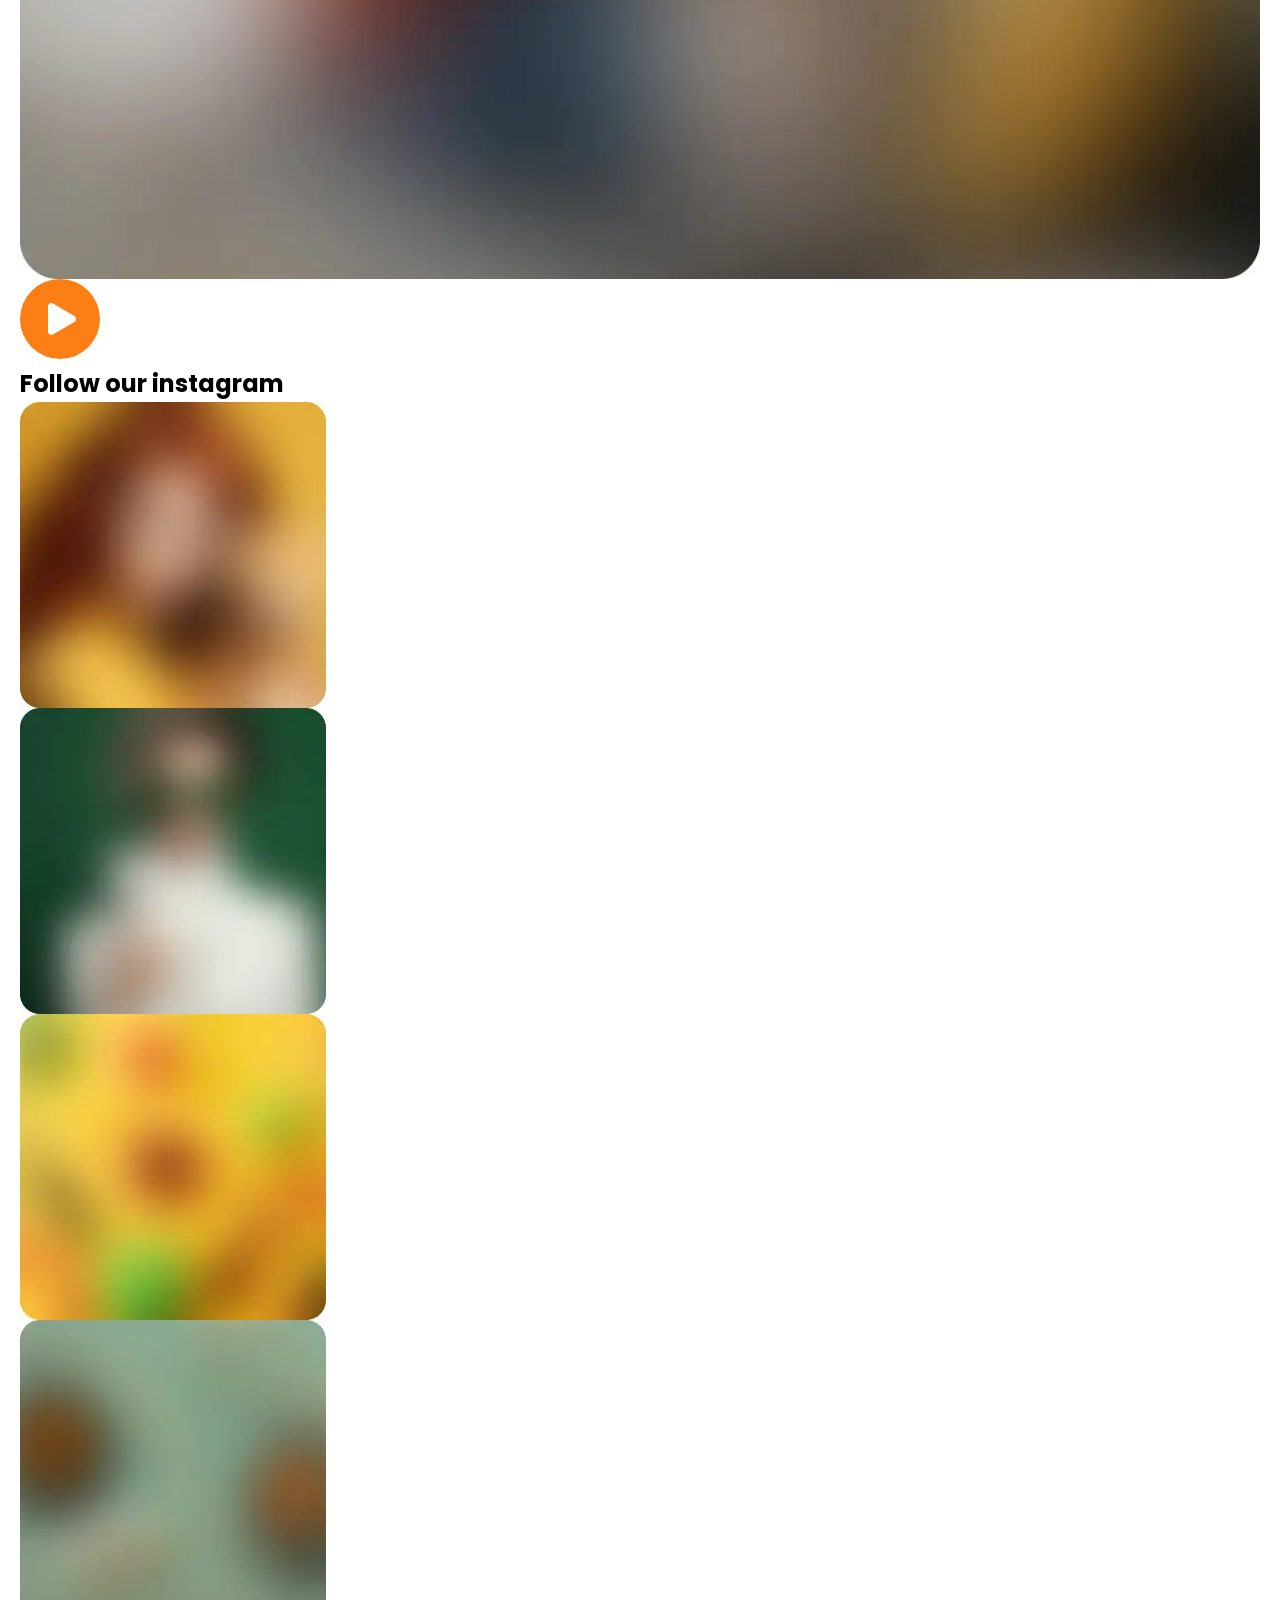
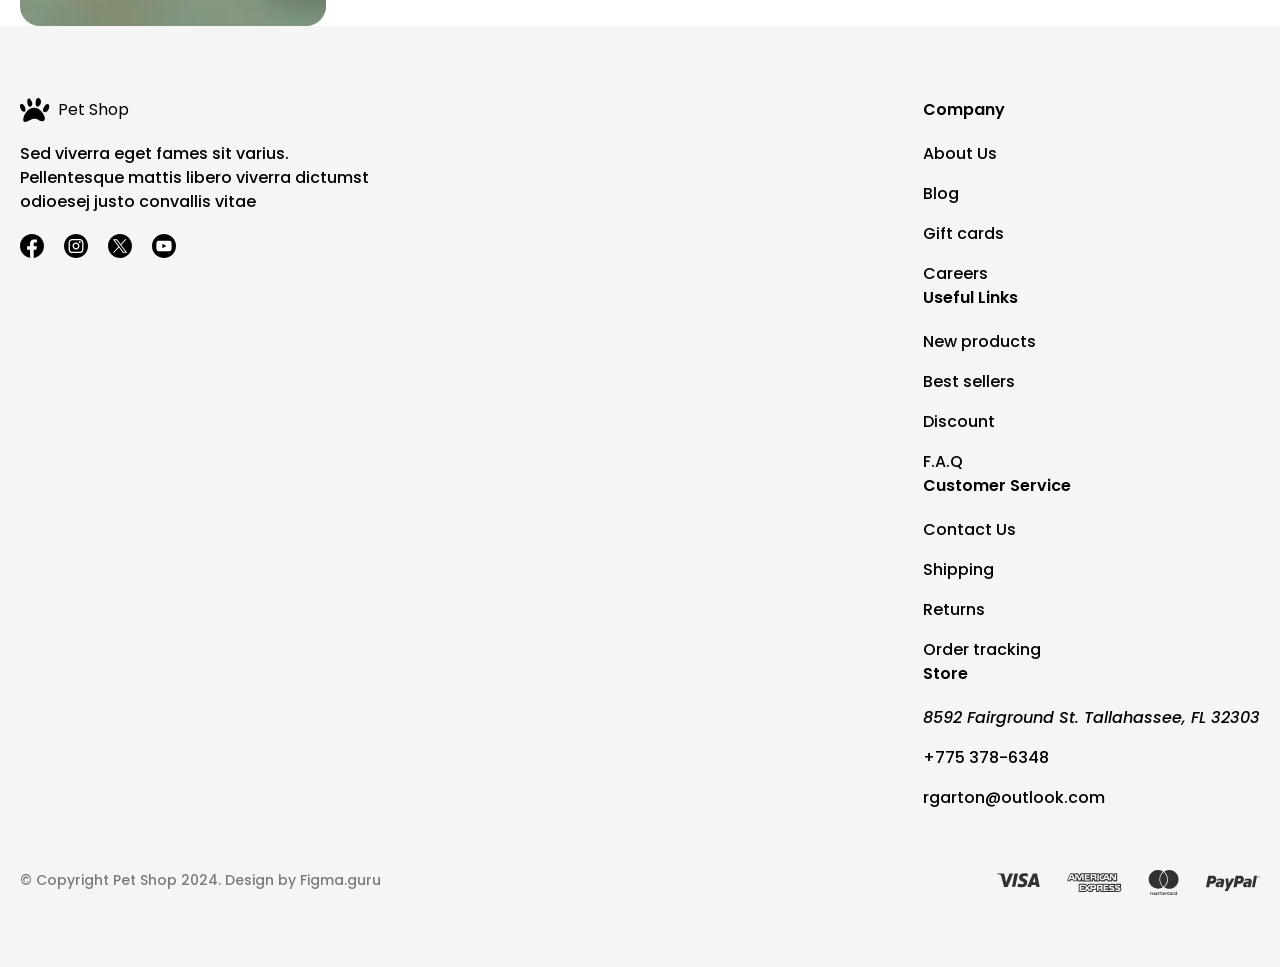
==== commit 8986701b: "Style shop page" ====
--- a/about-us.html
+++ b/about-us.html
@@ -112,21 +112,19 @@
         <div class="container">
           <div class="hero__wrapper">
             <div class="hero__content">
-              <span class="hero__subtitle">Pet shop</span>
-
-              <h1 class="hero__title">
-                If animals could talk, they’d talk about us!
-              </h1>
-
+              <div class="hero__heading">
+                <span class="hero__subtitle">Pet shop</span>
+
+                <h1 class="hero__title">
+                  If animals could talk, they’d talk about us!
+                </h1>
+              </div>
               <p class="hero__description">
                 At et vehicula sodales est proin turpis pellentesque sinulla a
                 aliquam amet rhoncus quisque eget sit
               </p>
 
               <a href="#" class="hero__button">Shop Now</a>
-            </div>
-            <div class="hero__image">
-              <img src="images/hero/hero-about.webp" alt="" />
             </div>
           </div>
         </div>
--- a/css/components.css
+++ b/css/components.css
@@ -22,12 +22,12 @@
   align-items: center;
   justify-content: center;
   gap: 10px;
-  padding: 17px 40px;
+  padding: 3px 20px;
   border-radius: 20px;
   background-color: #000;
   color: #fff;
-  font-size: 16px;
-  font-weight: 600;
+  font-size: 14px;
+  font-weight: 500;
 }
 /* =========================
    Product Card
@@ -35,7 +35,7 @@
 .product-card {
   display: flex;
   flex-direction: column;
-  width: 306px;
+  width: 100%;
   height: auto;
 }
 .product-card__info {
@@ -43,6 +43,7 @@
   justify-content: space-between;
   align-items: flex-start;
   padding: 20px;
+  background-color: #f5f5f5;
 }
 .product-card__info-contents {
   display: flex;
--- a/css/layout.css
+++ b/css/layout.css
@@ -1,6 +1,10 @@
 /* =========================
    Topbar
 ========================= */
+.topbar {
+  background-color: #f5f5f5;
+}
+
 .topbar__wrapper {
   display: flex;
   justify-content: space-between;
@@ -35,6 +39,7 @@
 .header__wrapper {
   display: flex;
   justify-content: space-between;
+  align-items: center;
   padding: 24px 40px;
   border-radius: 40px;
 }
@@ -71,7 +76,7 @@
 
 .header__nav-item--active {
   color: #f97316;
-  border-bottom: 2px solid #f97316;
+  border-bottom: 3px solid #f97316;
 }
 
 .header__actions {
@@ -121,8 +126,12 @@
 /* =========================
    Footer
 ========================= */
+.footer {
+  padding-block: 72px;
+  background-color: #f5f5f5;
+}
+
 .footer__wrapper {
-  padding-block: 72px;
   display: flex;
   flex-direction: column;
   gap: 60px;
@@ -187,3 +196,84 @@
   font-size: 14px;
   color: rgba(0, 0, 0, 0.5);
 }
+
+/* =========================
+   Hero
+========================= */
+.hero__content {
+  padding-block: 130px;
+}
+
+.hero__heading {
+  display: flex;
+  flex-direction: column;
+  gap: 20px;
+}
+
+.hero__subtitle {
+  font-weight: 700;
+  font-size: 16px;
+  color: #f97316;
+}
+
+.hero__title {
+  max-width: 647px;
+  font-weight: 700;
+  font-size: 54px;
+}
+
+.hero__description {
+  max-width: 479px;
+}
+
+/* =========================
+   Shop-by-pet
+========================= */
+.shop-by-pet {
+  padding-block: 60px;
+}
+
+.shop-by-pet__wrapper {
+  display: flex;
+  flex-direction: column;
+  gap: 60px;
+}
+
+.shop-by-pet__header {
+  display: flex;
+  justify-content: space-between;
+}
+
+.shop-by-pet__title {
+  font-weight: 600;
+  font-size: 40px;
+}
+
+.shop-by-pet__controls {
+  display: flex;
+  gap: 40px;
+}
+
+.shop-by-pet__list {
+  display: flex;
+  justify-content: space-between;
+  align-items: flex-end;
+}
+
+.shop-by-pet__link {
+  display: flex;
+  flex-direction: column;
+  align-items: center;
+  gap: 26px;
+}
+
+.shop-by-pet__name {
+  font-weight: 600;
+  font-size: 20px;
+  text-align: center;
+}
+
+.shop-by-pet__name--active {
+  color: #f97316;
+  border-bottom: 3px solid #f97316;
+}
--- a/css/style.css
+++ b/css/style.css
@@ -0,0 +1,539 @@
+/* =========================
+   Hero
+========================= */
+.hero--home {
+  background-image: url("../images/hero/hero-home.webp");
+  background-size: cover;
+  background-position: center;
+}
+
+.hero--home .hero__description {
+  padding-block: 45px;
+}
+
+/* =========================
+   Categories
+========================= */
+.categories {
+  padding-block: 60px;
+}
+
+.categories__wrapper {
+  display: flex;
+  flex-direction: column;
+  gap: 60px;
+}
+
+.categories__header {
+  display: flex;
+  justify-content: space-between;
+}
+
+.categories__title {
+  font-weight: 700;
+  font-size: 40px;
+}
+
+.categories__controls {
+  display: flex;
+  gap: 40px;
+}
+
+.categories__list {
+  display: flex;
+  gap: 24px;
+}
+
+.category-card__image img {
+  border-radius: 20px 20px 0 0;
+}
+
+.category-card__contents {
+  display: flex;
+  justify-content: space-between;
+  padding: 20px;
+  background-color: #f5f5f5;
+}
+
+.category-card__info {
+  display: flex;
+  flex-direction: column;
+  gap: 12px;
+}
+
+.category-card__name {
+  font-weight: 600;
+  font-size: 20px;
+  line-height: 1;
+}
+
+.category-card__count {
+  font-weight: 500;
+  font-size: 16px;
+  line-height: 1.2;
+  color: rgba(0, 0, 0, 0.6);
+}
+
+/* =========================
+   Featured
+========================= */
+.featured {
+  padding-block: 60px 120px;
+}
+
+.featured__wrapper {
+  display: flex;
+  flex-direction: column;
+  gap: 60px;
+}
+
+.featured__title {
+  font-weight: 700;
+  font-size: 40px;
+  text-align: center;
+}
+
+.featured__list {
+  display: flex;
+  justify-content: center;
+  gap: 24px;
+}
+
+.featured .product-card__name {
+  font-weight: 600;
+  font-size: 20px;
+  line-height: 1;
+}
+
+.featured .product-card__price {
+  font-weight: 600;
+  font-size: 16px;
+  line-height: 1.2;
+}
+
+/* =========================
+   Promo
+========================= */
+.promo {
+  background-image: url("../images/common/home-promo.webp");
+  background-size: cover;
+  background-position: 40% center;
+}
+
+.promo__wrapper {
+  display: flex;
+  padding-block: 120px;
+}
+
+.promo__content {
+  display: flex;
+  flex-direction: column;
+  gap: 60px;
+  margin-left: auto;
+}
+
+.promo__body {
+  display: flex;
+  flex-direction: column;
+  gap: 40px;
+}
+
+.promo__heading {
+  display: flex;
+  flex-direction: column;
+  gap: 20px;
+}
+
+.promo__subtitle {
+  font-weight: 700;
+  font-size: 16px;
+  color: #f97316;
+}
+
+.promo__title {
+  max-width: 587px;
+  font-weight: 700;
+  font-size: 40px;
+}
+
+.promo__desc {
+  max-width: 479px;
+  font-weight: 500;
+  font-size: 16px;
+}
+
+.promo__button {
+  align-self: flex-start;
+  padding-inline: 40px;
+}
+
+/* =========================
+   Partners
+========================= */
+.partners__wrapper {
+  padding-block: 60px;
+}
+
+.partners__list {
+  display: flex;
+  justify-content: space-between;
+  align-items: center;
+}
+
+.partners__item {
+  display: flex;
+  flex-direction: column;
+  align-items: center;
+  gap: 5px;
+}
+
+.partners__name {
+  font-weight: 500;
+  font-size: 16px;
+  color: #f97316;
+}
+
+/* =========================
+   Bestsellers
+========================= */
+.bestsellers {
+  padding-block: 60px;
+}
+
+.bestsellers__wrapper {
+  display: flex;
+  flex-direction: column;
+  gap: 60px;
+}
+
+.bestsellers__title {
+  text-align: center;
+  font-weight: 700;
+  font-size: 40px;
+}
+
+.bestsellers__list {
+  display: grid;
+  grid-template-columns: repeat(4, 1fr);
+  gap: 24px;
+}
+
+/* =========================
+   News
+========================= */
+.news {
+  padding-block: 60px;
+}
+
+.news__wrapper {
+  display: flex;
+  flex-direction: column;
+  gap: 60px;
+}
+
+.news__title {
+}
+
+.news__list {
+  display: grid;
+  grid-template-columns: repeat(3, 1fr);
+  gap: 24px;
+}
+
+.news-card {
+}
+
+.news-card__image {
+  position: relative;
+  width: 100%;
+  aspect-ratio: 416 / 360;
+}
+
+.news-card__image img {
+  width: 100%;
+  height: 100%;
+  object-fit: cover;
+  border-radius: 10px 10px 0 0;
+}
+
+.badge.news-card__label {
+  position: absolute;
+  top: 20px;
+  left: 20px;
+}
+
+.news-card__content {
+  display: flex;
+  flex-direction: column;
+  gap: 12px;
+  padding: 12px;
+  background-color: #f5f5f5;
+  border-radius: 0 0 10px 10px;
+}
+
+.news-card__date {
+  font-weight: 500;
+  font-size: 16px;
+  color: rgba(0, 0, 0, 0.6);
+}
+
+.news-card__title {
+  font-weight: 600;
+  font-size: 20px;
+}
+
+/* =========================
+   Hero Shop
+========================= */
+.hero--shop {
+  background-image: url("../images/hero/hero-shop.webp");
+  background-repeat: no-repeat;
+  background-position: right center;
+  background-size: contain;
+}
+
+.hero--shop .hero__content {
+  display: flex;
+  flex-direction: column;
+  gap: 45px;
+}
+
+/* =========================
+   Shop
+========================= */
+.shop {
+  padding-block: 60px;
+}
+
+.shop__wrapper {
+  display: flex;
+  gap: 24px;
+}
+
+.shop__sidebar {
+  width: 306px;
+  flex-shrink: 0;
+}
+
+.shop__filters {
+  display: flex;
+  flex-direction: column;
+  gap: 28px;
+}
+
+.filter__categories-wrapper {
+  display: flex;
+  flex-direction: column;
+  gap: 16px;
+}
+
+.filter__price-wrapper {
+  display: flex;
+  flex-direction: column;
+  gap: 20px;
+}
+
+.filter__brands-wrapper {
+  display: flex;
+  flex-direction: column;
+  gap: 16px;
+}
+
+.filter__tags-wrapper {
+  display: flex;
+  flex-direction: column;
+  gap: 16px;
+}
+
+.filter__list {
+  display: flex;
+  flex-direction: column;
+  gap: 8px;
+}
+
+.filter__content {
+  display: flex;
+  justify-content: space-between;
+  align-items: center;
+}
+
+.filter__name {
+  display: flex;
+  align-items: center;
+  gap: 8px;
+}
+
+.filter__count {
+  font-weight: 500;
+  font-size: 14px;
+  color: #f97316;
+  padding: 4px 8px;
+  border-radius: 12px;
+  background-color: #f5f5f5;
+}
+
+.filter__price {
+  display: flex;
+  flex-direction: column;
+  gap: 20px;
+}
+
+input[type="range"] {
+  appearance: none;
+  width: 100%;
+  height: 4px;
+  background: #f97316;
+}
+
+input[type="range"]::-webkit-slider-thumb {
+  appearance: none;
+  width: 24px;
+  height: 24px;
+  border-radius: 50%;
+  background: #f97316;
+}
+
+.filter__price-info {
+  display: flex;
+  justify-content: space-between;
+}
+
+.filter__price-button {
+  padding: 2px 20px;
+  font-weight: 600;
+  font-size: 16px;
+}
+
+.filter__tags {
+  display: grid;
+  grid-template-columns: repeat(3, 1fr);
+  gap: 12px;
+}
+
+.filter__tag {
+  padding: 6px 12px;
+  background-color: #f5f5f5;
+  border-radius: 12px;
+  white-space: nowrap;
+}
+
+.popular-products-wrapper {
+  display: flex;
+  flex-direction: column;
+  gap: 20px;
+  padding-top: 28px;
+}
+
+.popular-products__list {
+  display: flex;
+  flex-direction: column;
+  align-items: center;
+  gap: 12px;
+}
+
+.popular-products__item {
+  width: 310px;
+  display: flex;
+  gap: 12px;
+}
+
+.shop__content {
+  flex: 1;
+  min-width: 0;
+  display: flex;
+  flex-direction: column;
+  gap: 60px;
+}
+
+.shop__toolbar {
+  display: flex;
+  justify-content: space-between;
+  align-items: center;
+  font-weight: 500;
+  font-size: 20px;
+  color: #666666;
+}
+
+.shop__sort select {
+  border: 1px solid #666666;
+  border-radius: 6px;
+}
+
+.shop__sort label,
+.shop__sort select,
+.shop__sort option {
+  color: #666666;
+}
+
+.shop__list {
+  display: grid;
+  grid-template-columns: repeat(3, 1fr);
+  gap: 24px;
+}
+
+.shop__pagination {
+  display: grid;
+  grid-template-columns: 1fr auto 1fr;
+  align-items: center;
+}
+
+.shop__pagination-list {
+  grid-column: 2;
+  display: flex;
+  gap: 24px;
+  font-weight: 600;
+  font-size: 20px;
+  color: #666666;
+}
+
+.shop__pagination-item.shop__pagination-item--active {
+  background-color: #f97316;
+  color: #fff;
+  border: 2px solid #f97316;
+}
+
+.shop__pagination-item {
+  width: 40px;
+  height: 40px;
+  border: 2px solid #666666;
+  border-radius: 8px;
+
+  display: flex;
+  justify-content: center;
+  align-items: center;
+}
+
+.shop__pagination-next {
+  grid-column: 3;
+  justify-self: end;
+  display: flex;
+  gap: 8px;
+
+  width: 105px;
+  height: 40px;
+  border: 2px solid #666666;
+  border-radius: 8px;
+
+  display: flex;
+  justify-content: center;
+  align-items: center;
+}
+
+.shop__pagination-text {
+  font-weight: 500;
+  font-size: 20px;
+  color: #666666;
+}
+
+/* =========================
+   Shop
+========================= */
+.shop-banners {
+  padding-block: 60px;
+}
+
+.shop-banners__list {
+  display: flex;
+  gap: 24px;
+}
+
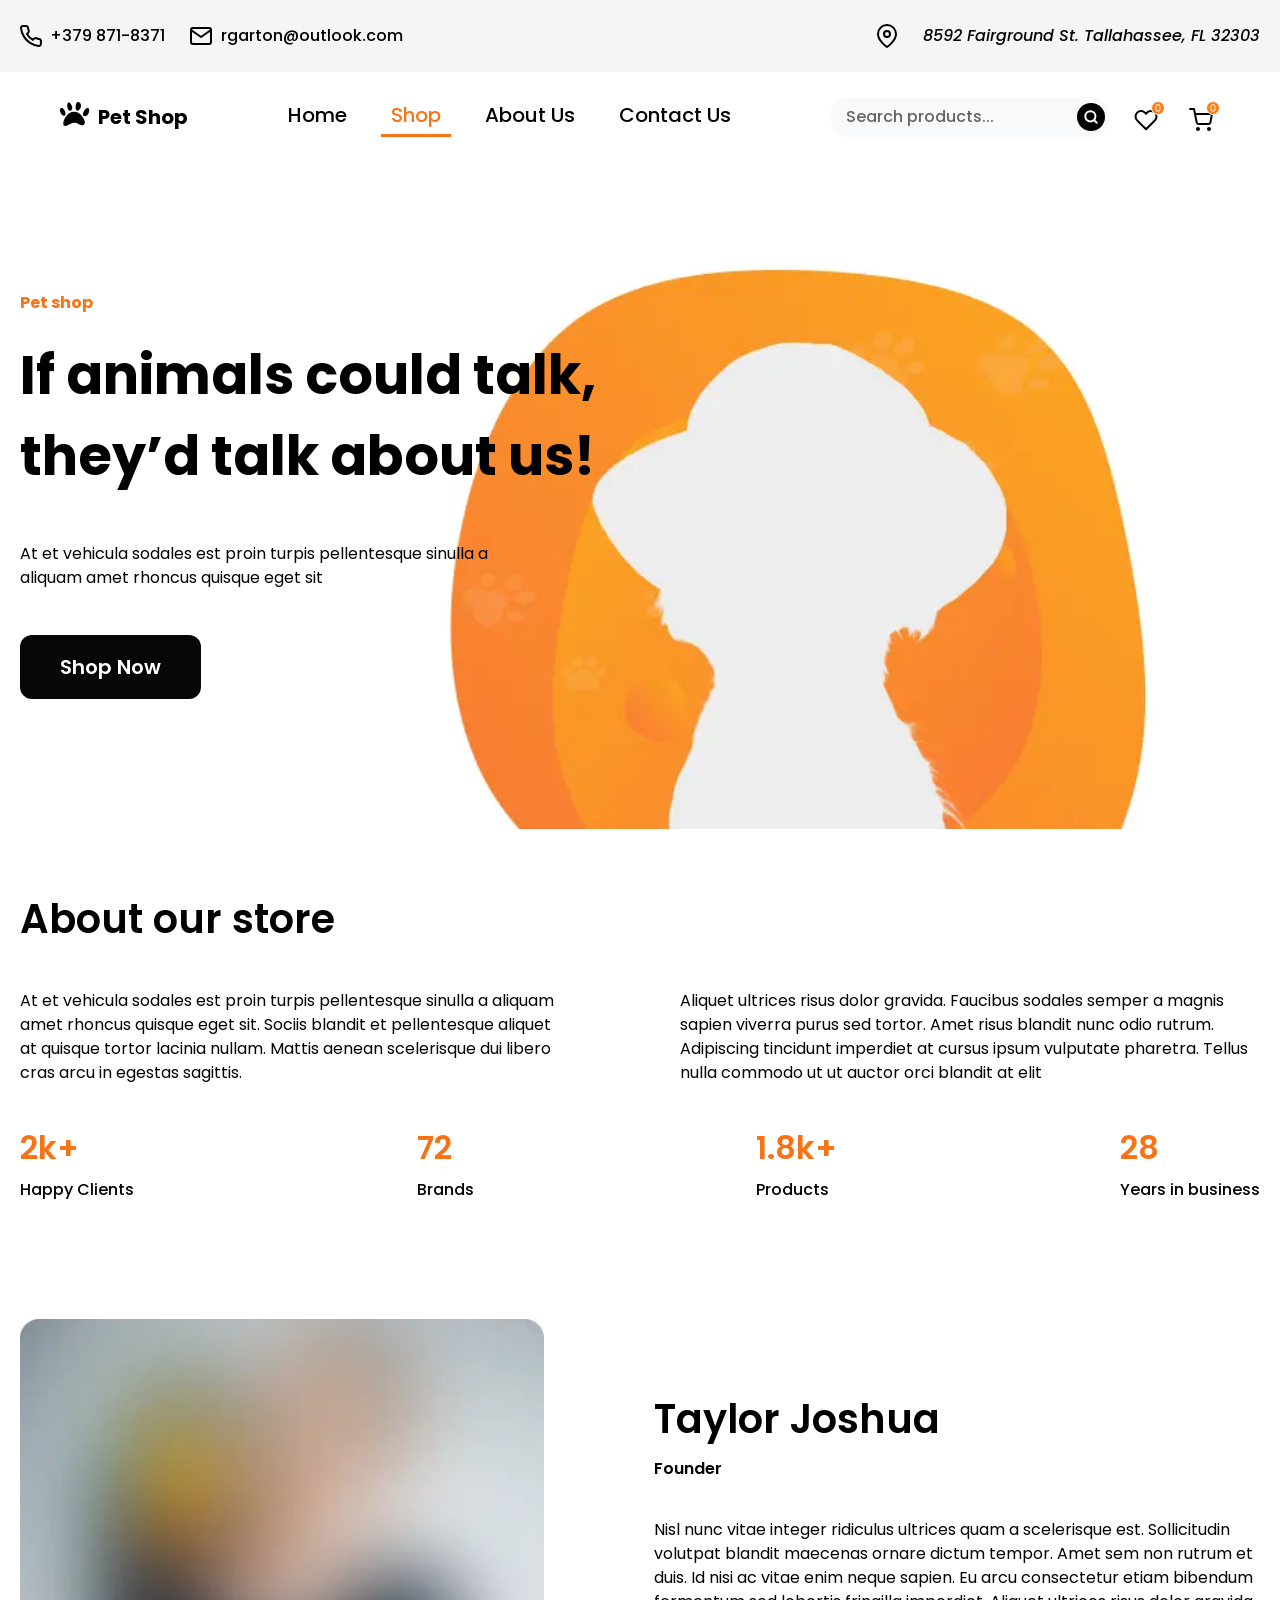
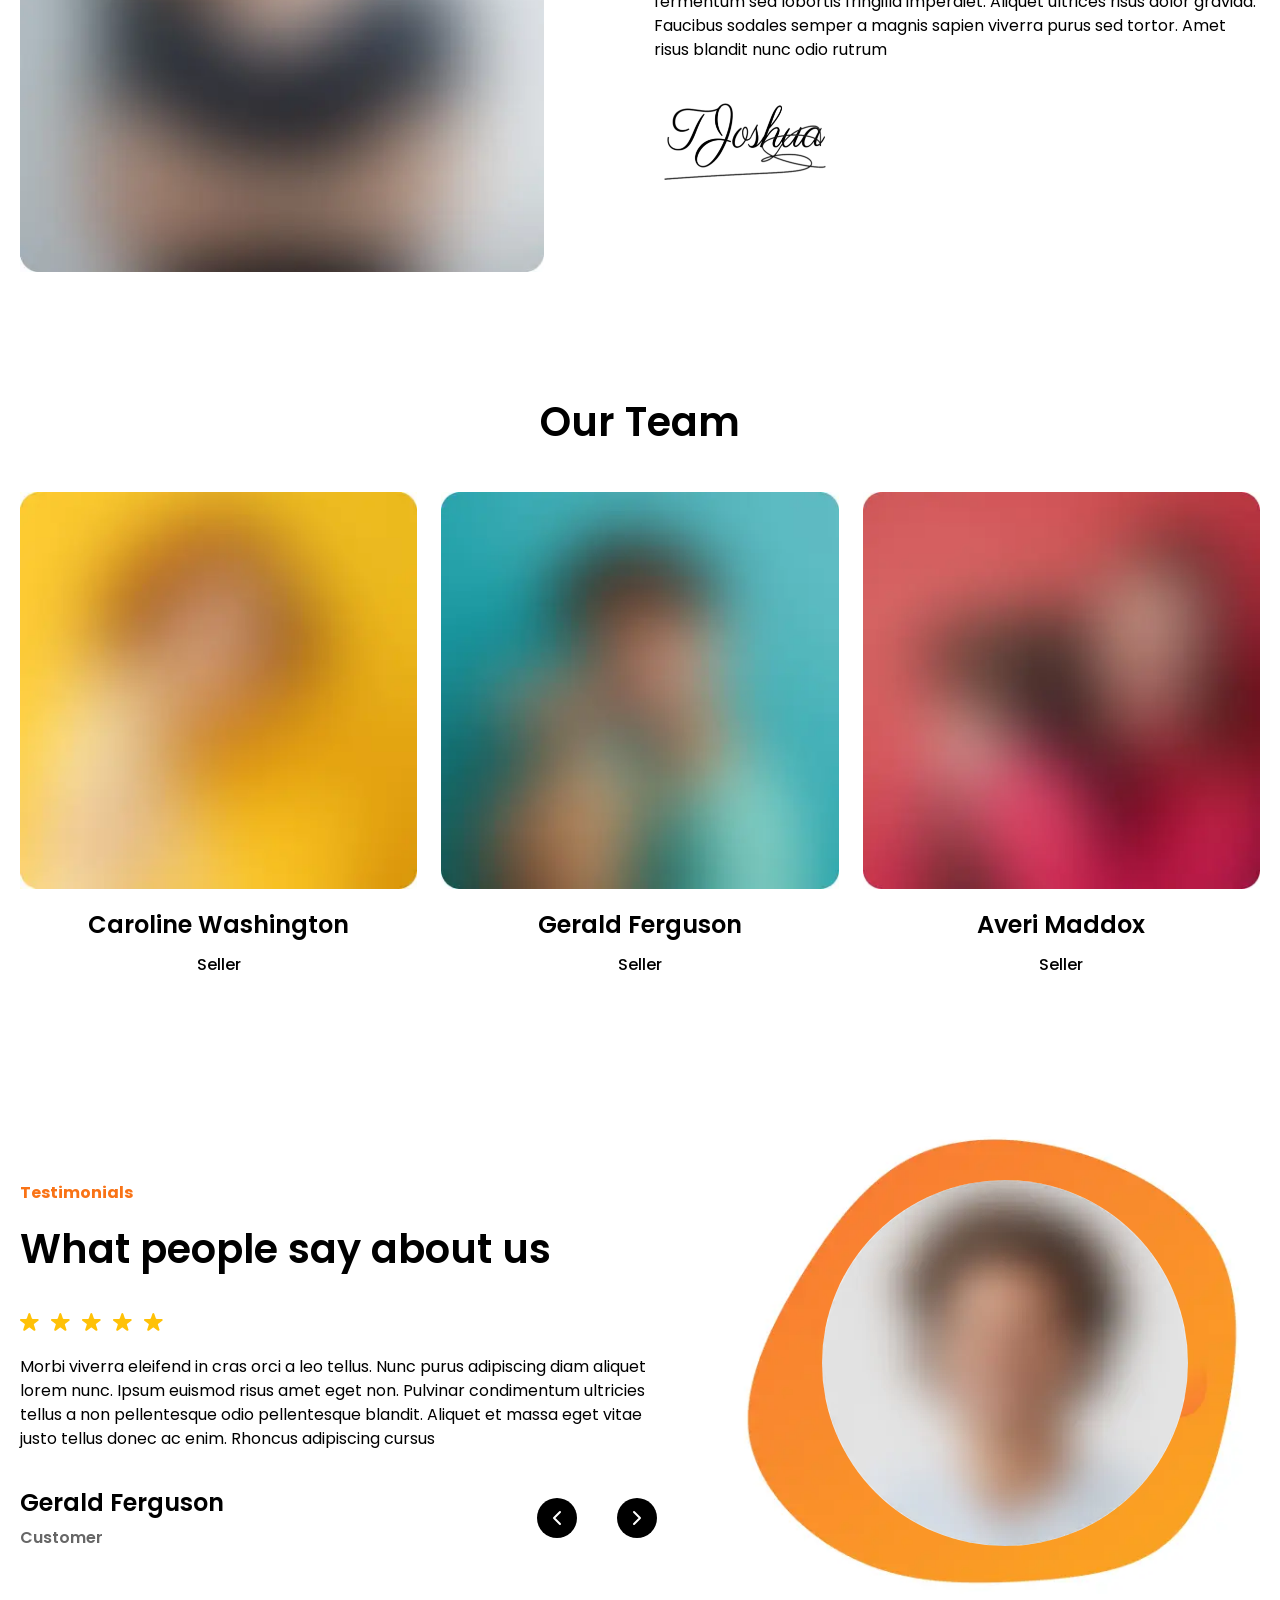
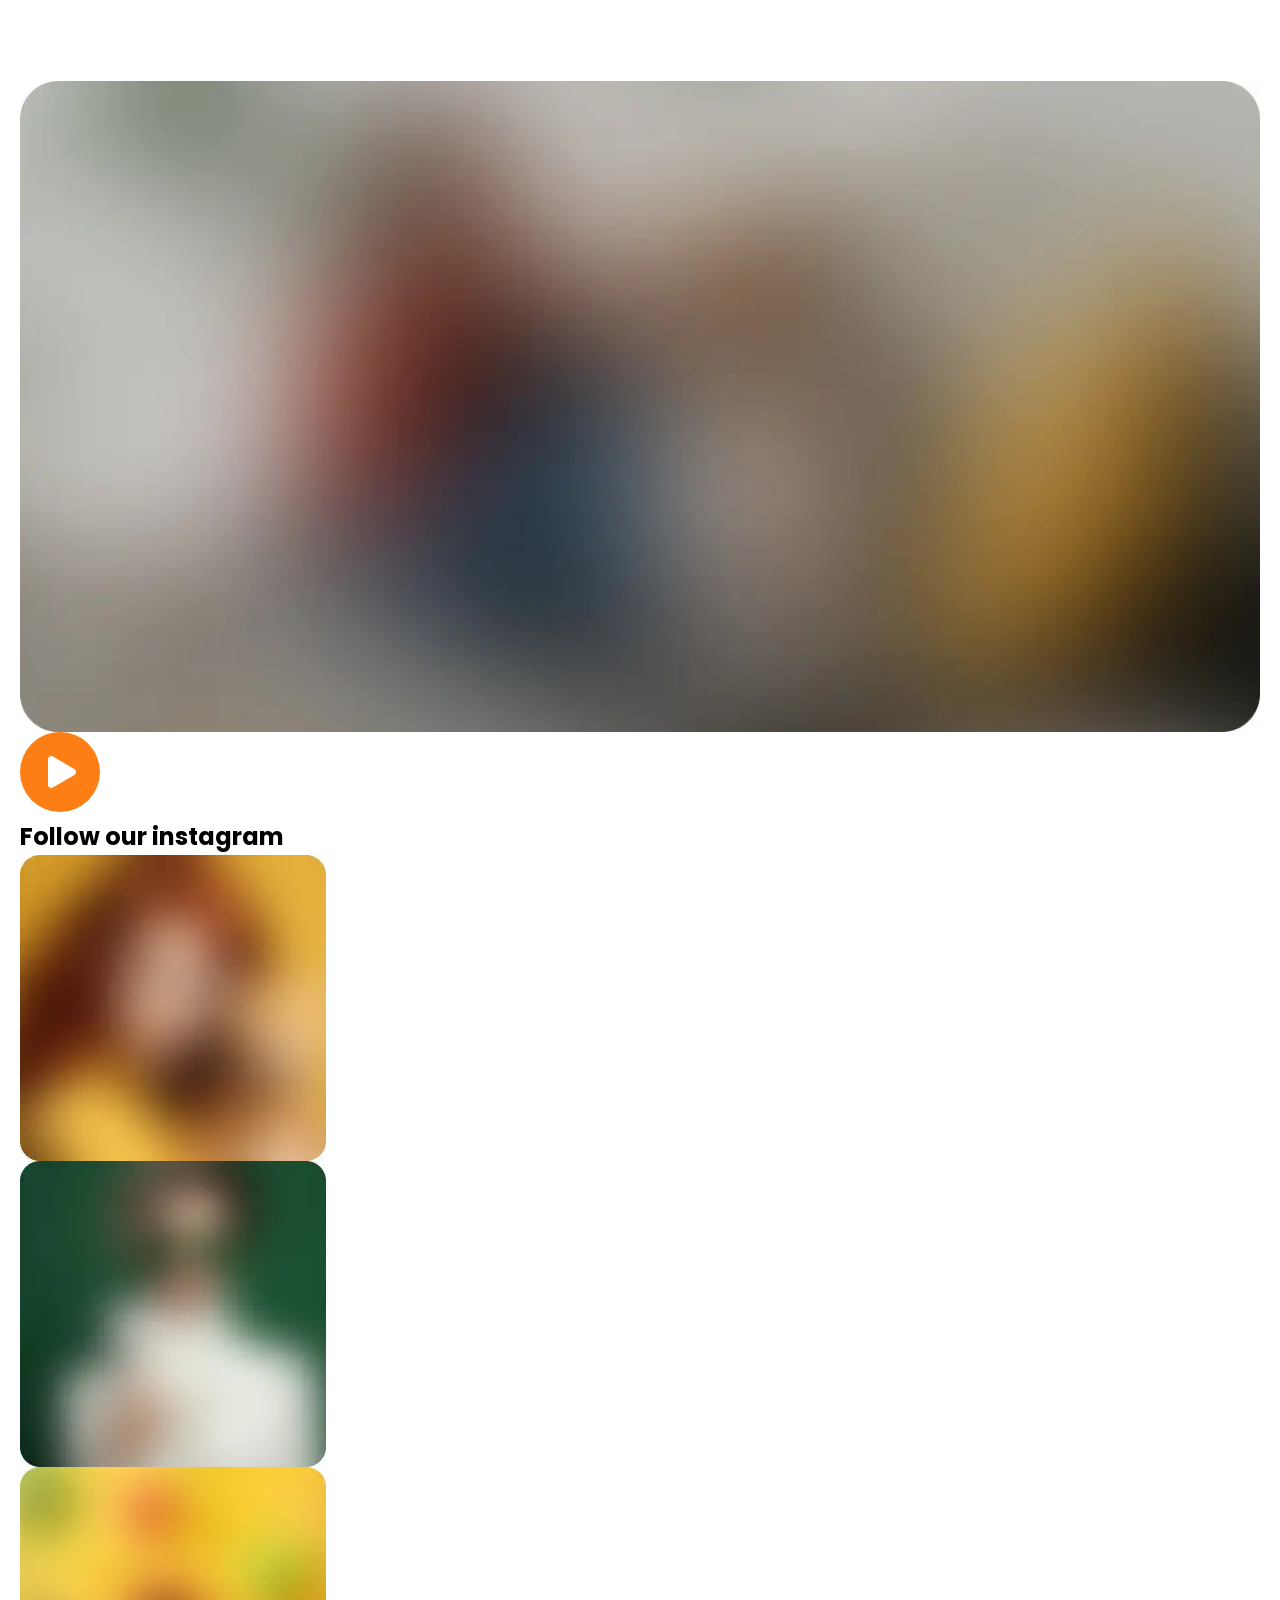
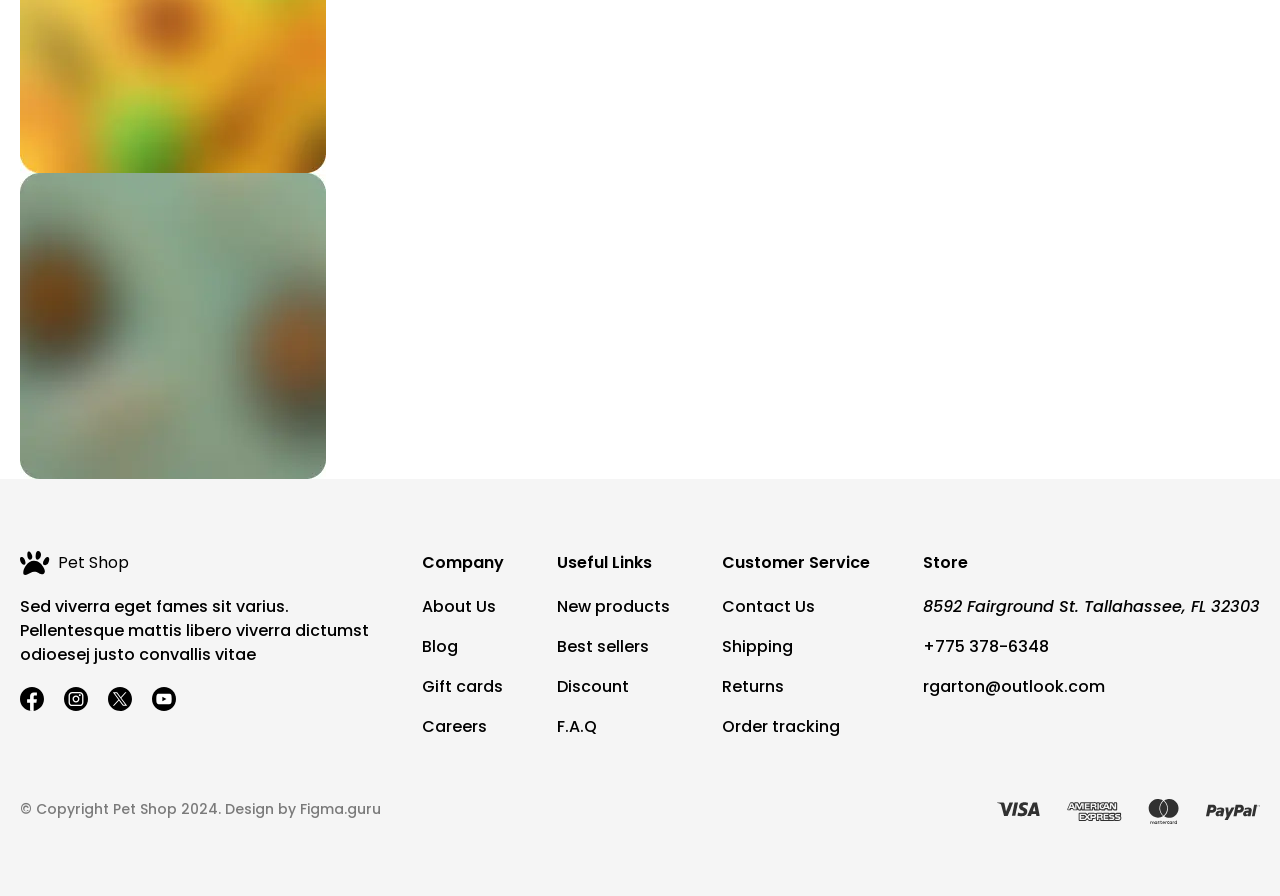
==== commit 6c3a1f8c: "Style testimonials section" ====
--- a/about-us.html
+++ b/about-us.html
@@ -71,17 +71,17 @@
                 src="images/common/site-logo.svg"
                 alt=""
               />
-              <span>Pet Shop</span>
+              <span class="header__logo-name">Pet Shop</span>
             </a>
             <nav class="header__nav">
               <ul class="header__nav-list">
                 <li class="header__nav-item">
                   <a href="#">Home</a>
                 </li>
-                <li class="header__nav-item"><a href="#">Shop</a></li>
                 <li class="header__nav-item header__nav-item--active">
-                  <a href="#">About Us</a>
-                </li>
+                  <a href="#">Shop</a>
+                </li>
+                <li class="header__nav-item"><a href="#">About Us</a></li>
                 <li class="header__nav-item"><a href="#">Contact Us</a></li>
               </ul>
             </nav>
@@ -124,7 +124,7 @@
                 aliquam amet rhoncus quisque eget sit
               </p>
 
-              <a href="#" class="hero__button">Shop Now</a>
+              <a href="#" class="button hero__button">Shop Now</a>
             </div>
           </div>
         </div>
@@ -132,23 +132,25 @@
       <section class="about-store">
         <div class="container">
           <div class="about-store__wrapper">
-            <h2 class="about-store__title">About our store</h2>
-
-            <div class="about-store__content">
-              <p class="about-store__description">
-                At et vehicula sodales est proin turpis pellentesque sinulla a
-                aliquam amet rhoncus quisque eget sit. Sociis blandit et
-                pellentesque aliquet at quisque tortor lacinia nullam. Mattis
-                aenean scelerisque dui libero cras arcu in egestas sagittis.
-              </p>
-
-              <p class="about-store__description">
-                Aliquet ultrices risus dolor gravida. Faucibus sodales semper a
-                magnis sapien viverra purus sed tortor. Amet risus blandit nunc
-                odio rutrum. Adipiscing tincidunt imperdiet at cursus ipsum
-                vulputate pharetra. Tellus nulla commodo ut ut auctor orci
-                blandit at elit
-              </p>
+            <div class="about-store__heading">
+              <h2 class="about-store__title">About our store</h2>
+
+              <div class="about-store__content">
+                <p class="about-store__description">
+                  At et vehicula sodales est proin turpis pellentesque sinulla a
+                  aliquam amet rhoncus quisque eget sit. Sociis blandit et
+                  pellentesque aliquet at quisque tortor lacinia nullam. Mattis
+                  aenean scelerisque dui libero cras arcu in egestas sagittis.
+                </p>
+
+                <p class="about-store__description">
+                  Aliquet ultrices risus dolor gravida. Faucibus sodales semper
+                  a magnis sapien viverra purus sed tortor. Amet risus blandit
+                  nunc odio rutrum. Adipiscing tincidunt imperdiet at cursus
+                  ipsum vulputate pharetra. Tellus nulla commodo ut ut auctor
+                  orci blandit at elit
+                </p>
+              </div>
             </div>
 
             <ul class="about-store__stats">
@@ -176,24 +178,30 @@
         <div class="container">
           <div class="founder__wrapper">
             <div class="founder__img">
-              <img src="images/common/founder.webp" alt="Taylor Joshua" />
+              <img src="images/team/founder.webp" alt="Taylor Joshua" />
             </div>
 
             <div class="founder__content">
-              <h2 class="founder__name">Taylor Joshua</h2>
-              <span class="founder__role">Founder</span>
-
-              <p class="founder__desc">
-                Nisl nunc vitae integer ridiculus ultrices quam a scelerisque
-                est. Sollicitudin volutpat blandit maecenas ornare dictum
-                tempor. Amet sem non rutrum et duis. Id nisi ac vitae enim neque
-                sapien. Eu arcu consectetur etiam bibendum fermentum sed
-                lobortis fringilla imperdiet. Aliquet ultrices risus dolor
-                gravida. Faucibus sodales semper a magnis sapien viverra purus
-                sed tortor. Amet risus blandit nunc odio rutrum
-              </p>
-
-              <img class="founder__sign" src="" alt="" />
+              <div class="founder__body">
+                <div class="founder__heading">
+                  <h2 class="founder__name">Taylor Joshua</h2>
+                  <span class="founder__role">Founder</span>
+                </div>
+                <p class="founder__desc">
+                  Nisl nunc vitae integer ridiculus ultrices quam a scelerisque
+                  est. Sollicitudin volutpat blandit maecenas ornare dictum
+                  tempor. Amet sem non rutrum et duis. Id nisi ac vitae enim
+                  neque sapien. Eu arcu consectetur etiam bibendum fermentum sed
+                  lobortis fringilla imperdiet. Aliquet ultrices risus dolor
+                  gravida. Faucibus sodales semper a magnis sapien viverra purus
+                  sed tortor. Amet risus blandit nunc odio rutrum
+                </p>
+              </div>
+              <img
+                class="founder__sign"
+                src="images/team/founder-sign.svg"
+                alt=""
+              />
             </div>
           </div>
         </div>
@@ -210,8 +218,10 @@
                   src="images/team/Caroline Washington.webp"
                   alt=""
                 />
-                <p class="team__name">Caroline Washington</p>
-                <span class="team__role">Seller</span>
+                <div class="team__member">
+                  <p class="team__name">Caroline Washington</p>
+                  <span class="team__role">Seller</span>
+                </div>
               </li>
               <li class="team__item">
                 <img
@@ -219,8 +229,10 @@
                   src="images/team/Gerald Ferguson.webp"
                   alt=""
                 />
-                <p class="team__name">Gerald Ferguson</p>
-                <span class="team__role">Seller</span>
+                <div class="team__member">
+                  <p class="team__name">Gerald Ferguson</p>
+                  <span class="team__role">Seller</span>
+                </div>
               </li>
               <li class="team__item">
                 <img
@@ -228,8 +240,10 @@
                   src="images/team/Averi Maddox.webp"
                   alt=""
                 />
-                <p class="team__name">Averi Maddox</p>
-                <span class="team__role">Seller</span>
+                <div class="team__member">
+                  <p class="team__name">Averi Maddox</p>
+                  <span class="team__role">Seller</span>
+                </div>
               </li>
             </ul>
           </div>
@@ -239,35 +253,38 @@
         <div class="container">
           <div class="testimonials__wrapper">
             <div class="testimonials__review">
-              <div class="testimonials__header">
-                <span class="testimonials__subtitle">Testimonials</span>
-                <h2 class="testimonials__title">What people say about us</h2>
-              </div>
-              <div class="testimonials__body">
-                <ul class="testimonials__stars">
-                  <li class="testimonials__star">
-                    <img src="images/common/star.svg" alt="star" />
-                  </li>
-                  <li class="testimonials__star">
-                    <img src="images/common/star.svg" alt="star" />
-                  </li>
-                  <li class="testimonials__star">
-                    <img src="images/common/star.svg" alt="star" />
-                  </li>
-                  <li class="testimonials__star">
-                    <img src="images/common/star.svg" alt="star" />
-                  </li>
-                  <li class="testimonials__star">
-                    <img src="images/common/star.svg" alt="star" />
-                  </li>
-                </ul>
-                <p class="testimonials__desc">
-                  Morbi viverra eleifend in cras orci a leo tellus. Nunc purus
-                  adipiscing diam aliquet lorem nunc. Ipsum euismod risus amet
-                  eget non. Pulvinar condimentum ultricies tellus a non
-                  pellentesque odio pellentesque blandit. Aliquet et massa eget
-                  vitae justo tellus donec ac enim. Rhoncus adipiscing cursus
-                </p>
+              <div class="testimonials__contents">
+                <div class="testimonials__header">
+                  <span class="testimonials__subtitle">Testimonials</span>
+                  <h2 class="testimonials__title">What people say about us</h2>
+                </div>
+                <div class="testimonials__body">
+                  <ul class="testimonials__stars">
+                    <li class="testimonials__star">
+                      <img src="images/common/star.svg" alt="star" />
+                    </li>
+                    <li class="testimonials__star">
+                      <img src="images/common/star.svg" alt="star" />
+                    </li>
+                    <li class="testimonials__star">
+                      <img src="images/common/star.svg" alt="star" />
+                    </li>
+                    <li class="testimonials__star">
+                      <img src="images/common/star.svg" alt="star" />
+                    </li>
+                    <li class="testimonials__star">
+                      <img src="images/common/star.svg" alt="star" />
+                    </li>
+                  </ul>
+                  <p class="testimonials__desc">
+                    Morbi viverra eleifend in cras orci a leo tellus. Nunc purus
+                    adipiscing diam aliquet lorem nunc. Ipsum euismod risus amet
+                    eget non. Pulvinar condimentum ultricies tellus a non
+                    pellentesque odio pellentesque blandit. Aliquet et massa
+                    eget vitae justo tellus donec ac enim. Rhoncus adipiscing
+                    cursus
+                  </p>
+                </div>
               </div>
               <div class="testimonials__reviewer">
                 <div class="testimonials__info">
@@ -286,7 +303,11 @@
               </div>
             </div>
             <div class="testimonials__img">
-              <img src="" alt="customer" />
+              <img
+                class="testimonials__person"
+                src="images/common/testimonials-customer.webp"
+                alt="customer"
+              />
             </div>
           </div>
         </div>
@@ -374,53 +395,51 @@
             </div>
 
             <!-- 右側：リンクグループ -->
-            <div class="footer__nav">
-              <div class="footer__nav-group">
-                <h3 class="footer__nav-title">Company</h3>
-                <ul class="footer__nav-list">
-                  <li class="footer__nav-item"><a href="#">About Us</a></li>
-                  <li class="footer__nav-item"><a href="#">Blog</a></li>
-                  <li class="footer__nav-item"><a href="#">Gift cards</a></li>
-                  <li class="footer__nav-item"><a href="#">Careers</a></li>
-                </ul>
-              </div>
-
-              <div class="footer__nav-group">
-                <h3 class="footer__nav-title">Useful Links</h3>
-                <ul class="footer__nav-list">
-                  <li class="footer__nav-item"><a href="#">New products</a></li>
-                  <li class="footer__nav-item"><a href="#">Best sellers</a></li>
-                  <li class="footer__nav-item"><a href="#">Discount</a></li>
-                  <li class="footer__nav-item"><a href="#">F.A.Q</a></li>
-                </ul>
-              </div>
-
-              <div class="footer__nav-group">
-                <h3 class="footer__nav-title">Customer Service</h3>
-                <ul class="footer__nav-list">
-                  <li class="footer__nav-item"><a href="#">Contact Us</a></li>
-                  <li class="footer__nav-item"><a href="#">Shipping</a></li>
-                  <li class="footer__nav-item"><a href="#">Returns</a></li>
-                  <li class="footer__nav-item">
-                    <a href="#">Order tracking</a>
-                  </li>
-                </ul>
-              </div>
-
-              <div class="footer__nav-group">
-                <h3 class="footer__nav-title">Store</h3>
-                <ul class="footer__nav-list">
-                  <li class="footer__nav-item">
-                    <address>8592 Fairground St. Tallahassee, FL 32303</address>
-                  </li>
-                  <li class="footer__nav-item">
-                    <a href="tel:+7753786348">+775 378-6348</a>
-                  </li>
-                  <li class="footer__nav-item">
-                    <a href="mailto:rgarton@outlook.com">rgarton@outlook.com</a>
-                  </li>
-                </ul>
-              </div>
+            <div class="footer__nav-group">
+              <h3 class="footer__nav-title">Company</h3>
+              <ul class="footer__nav-list">
+                <li class="footer__nav-item"><a href="#">About Us</a></li>
+                <li class="footer__nav-item"><a href="#">Blog</a></li>
+                <li class="footer__nav-item"><a href="#">Gift cards</a></li>
+                <li class="footer__nav-item"><a href="#">Careers</a></li>
+              </ul>
+            </div>
+
+            <div class="footer__nav-group">
+              <h3 class="footer__nav-title">Useful Links</h3>
+              <ul class="footer__nav-list">
+                <li class="footer__nav-item"><a href="#">New products</a></li>
+                <li class="footer__nav-item"><a href="#">Best sellers</a></li>
+                <li class="footer__nav-item"><a href="#">Discount</a></li>
+                <li class="footer__nav-item"><a href="#">F.A.Q</a></li>
+              </ul>
+            </div>
+
+            <div class="footer__nav-group">
+              <h3 class="footer__nav-title">Customer Service</h3>
+              <ul class="footer__nav-list">
+                <li class="footer__nav-item"><a href="#">Contact Us</a></li>
+                <li class="footer__nav-item"><a href="#">Shipping</a></li>
+                <li class="footer__nav-item"><a href="#">Returns</a></li>
+                <li class="footer__nav-item">
+                  <a href="#">Order tracking</a>
+                </li>
+              </ul>
+            </div>
+
+            <div class="footer__nav-group">
+              <h3 class="footer__nav-title">Store</h3>
+              <ul class="footer__nav-list">
+                <li class="footer__nav-item">
+                  <address>8592 Fairground St. Tallahassee, FL 32303</address>
+                </li>
+                <li class="footer__nav-item">
+                  <a href="tel:+7753786348">+775 378-6348</a>
+                </li>
+                <li class="footer__nav-item">
+                  <a href="mailto:rgarton@outlook.com">rgarton@outlook.com</a>
+                </li>
+              </ul>
             </div>
           </div>
 
@@ -430,7 +449,10 @@
             </p>
             <div class="footer__payments">
               <!-- VISAなどのアイコン -->
-              <img src="images/common/footer-payment-method.svg" alt="" />
+              <img
+                src="images/common/footer-payment-method.svg"
+                alt="Accepted payment methods"
+              />
             </div>
           </div>
         </div>
--- a/css/style.css
+++ b/css/style.css
@@ -537,3 +537,290 @@
   gap: 24px;
 }
 
+/* =========================
+   Hero About
+========================= */
+.hero--about {
+  background-image: url("../images/hero/hero-about.webp");
+  background-repeat: no-repeat;
+  background-position: right center;
+  background-size: contain;
+}
+
+.hero--about .hero__content {
+  display: flex;
+  flex-direction: column;
+  gap: 45px;
+}
+
+.hero__button {
+  align-self: flex-start;
+  padding-inline: 40px;
+}
+
+/* =========================
+   About Store
+========================= */
+.about-store {
+  padding-block: 60px;
+}
+
+.about-store__wrapper {
+  display: flex;
+  flex-direction: column;
+  gap: 47px;
+}
+
+.about-store__heading {
+  display: flex;
+  flex-direction: column;
+  gap: 40px;
+}
+
+.about-store__title {
+  font-weight: 600;
+  font-size: 40px;
+}
+
+.about-store__content {
+  display: flex;
+  gap: 110px;
+}
+
+.about-store__description {
+  max-width: 580px;
+}
+
+.about-store__stats {
+  display: flex;
+  justify-content: space-between;
+}
+
+.about-store__stat {
+  display: flex;
+  flex-direction: column;
+  gap: 16px;
+}
+
+.about-store__number {
+  font-weight: 600;
+  font-size: 32px;
+  color: #f97316;
+  line-height: 1;
+}
+
+.about-store__label {
+  font-weight: 500;
+  font-size: 16px;
+  line-height: 1.2;
+}
+
+/* =========================
+   Founder
+========================= */
+.founder {
+  padding-block: 60px;
+}
+
+.founder__wrapper {
+  display: flex;
+  gap: 110px;
+}
+
+.founder__content {
+  display: flex;
+  flex-direction: column;
+  padding-block: 80px;
+}
+
+.founder__body {
+  display: flex;
+  flex-direction: column;
+  gap: 40px;
+}
+
+.founder__heading {
+  display: flex;
+  flex-direction: column;
+  gap: 20px;
+}
+
+.founder__name {
+  font-weight: 600;
+  font-size: 40px;
+  line-height: 1;
+}
+
+.founder__role {
+  font-weight: 600;
+  font-size: 16px;
+  line-height: 1.2;
+}
+
+.founder__desc {
+  max-width: 636px;
+}
+
+.founder__sign {
+  width: 186px;
+  height: auto;
+  padding-top: 26px;
+}
+
+/* =========================
+   Team
+========================= */
+.team {
+  padding-block: 60px 120px;
+}
+
+.team__wrapper {
+  display: flex;
+  flex-direction: column;
+  gap: 40px;
+}
+
+.team__title {
+  text-align: center;
+  font-weight: 600;
+  font-size: 40px;
+}
+
+.team__list {
+  display: flex;
+  gap: 24px;
+}
+
+.team__item {
+  display: flex;
+  flex-direction: column;
+  gap: 24px;
+}
+
+.team__member {
+  display: flex;
+  flex-direction: column;
+  align-items: center;
+  gap: 20px;
+}
+
+.team__name {
+  font-weight: 600;
+  font-size: 24px;
+  line-height: 1;
+}
+
+.team__role {
+  font-weight: 500;
+  font-size: 16px;
+  line-height: 1;
+}
+
+/* =========================
+   Testimonials
+========================= */
+.testimonials {
+  padding-bottom: 48px;
+}
+
+.testimonials__wrapper {
+  display: flex;
+  align-items: center;
+  gap: 72px;
+}
+
+.testimonials__review {
+  display: flex;
+  flex-direction: column;
+  gap: 40px;
+}
+
+.testimonials__header {
+  display: flex;
+  flex-direction: column;
+  gap: 20px;
+}
+
+.testimonials__subtitle {
+  font-weight: 700;
+  font-size: 16px;
+  color: #f97316;
+}
+
+.testimonials__title {
+  font-weight: 600;
+  font-size: 40px;
+  line-height: 1.2;
+}
+
+.testimonials__body {
+  display: flex;
+  flex-direction: column;
+  gap: 24px;
+}
+
+.testimonials__stars {
+  display: flex;
+  gap: 12px;
+}
+
+.testimonials__desc {
+  max-width: 680px;
+}
+
+.testimonials__reviewer {
+  display: flex;
+  justify-content: space-between;
+}
+
+.testimonials__contents {
+  display: flex;
+  flex-direction: column;
+  gap: 40px;
+}
+
+.testimonials__info {
+  display: flex;
+  flex-direction: column;
+  gap: 15px;
+}
+
+.testimonials__name {
+  font-weight: 600;
+  font-size: 24px;
+  line-height: 1;
+}
+
+.testimonials__role {
+  font-weight: 600;
+  font-size: 16px;
+  line-height: 1;
+  color: rgba(0, 0, 0, 0.6);
+}
+
+.testimonials__arrow {
+  display: flex;
+  gap: 40px;
+}
+
+.testimonials__img {
+  width: 567px;
+  height: 540px;
+  background-image: url("../images/common/testimonials-back.webp");
+  background-repeat: no-repeat;
+  background-position: center;
+  background-size: contain;
+  position: relative;
+}
+
+.testimonials__person {
+  position: absolute;
+  width: 366px;
+  height: 366px;
+  border-radius: 50%;
+  object-fit: cover;
+
+  top: 50%;
+  left: 52%;
+  transform: translate(-50%, -50%);
+}
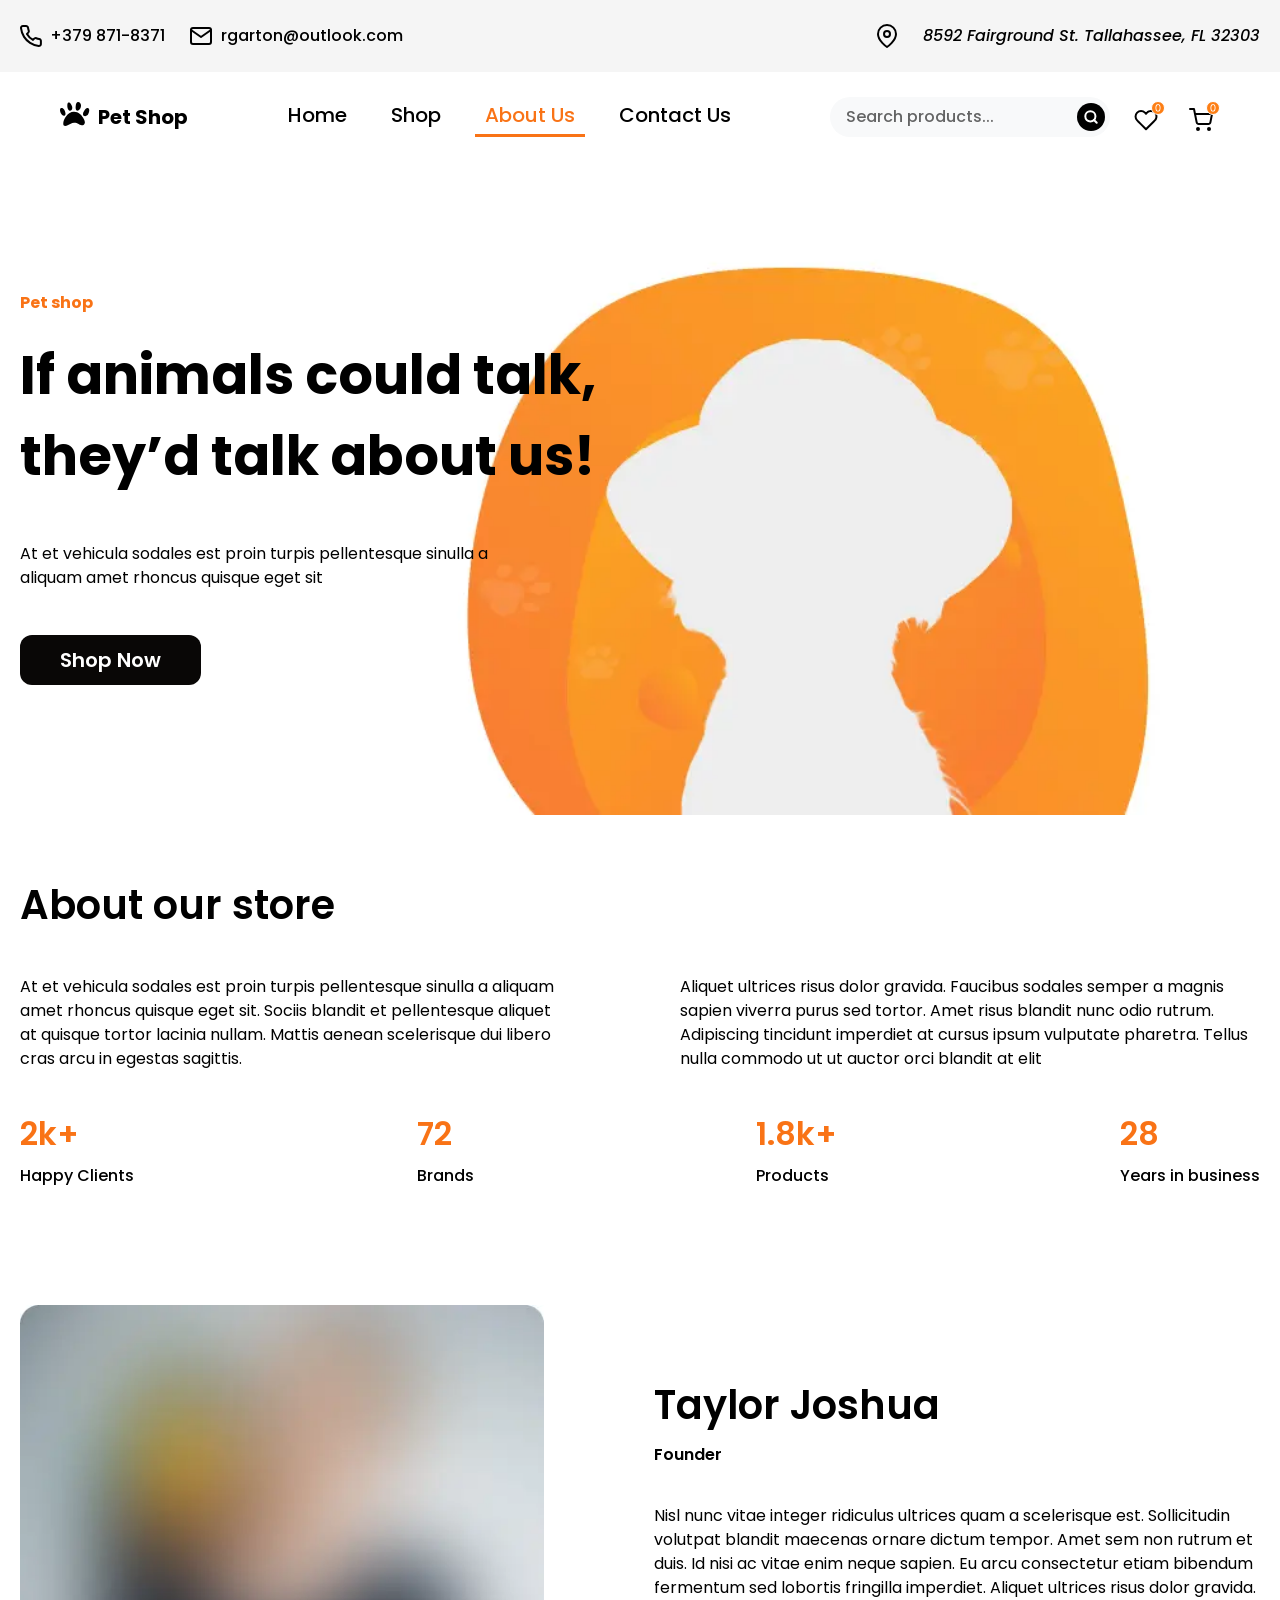
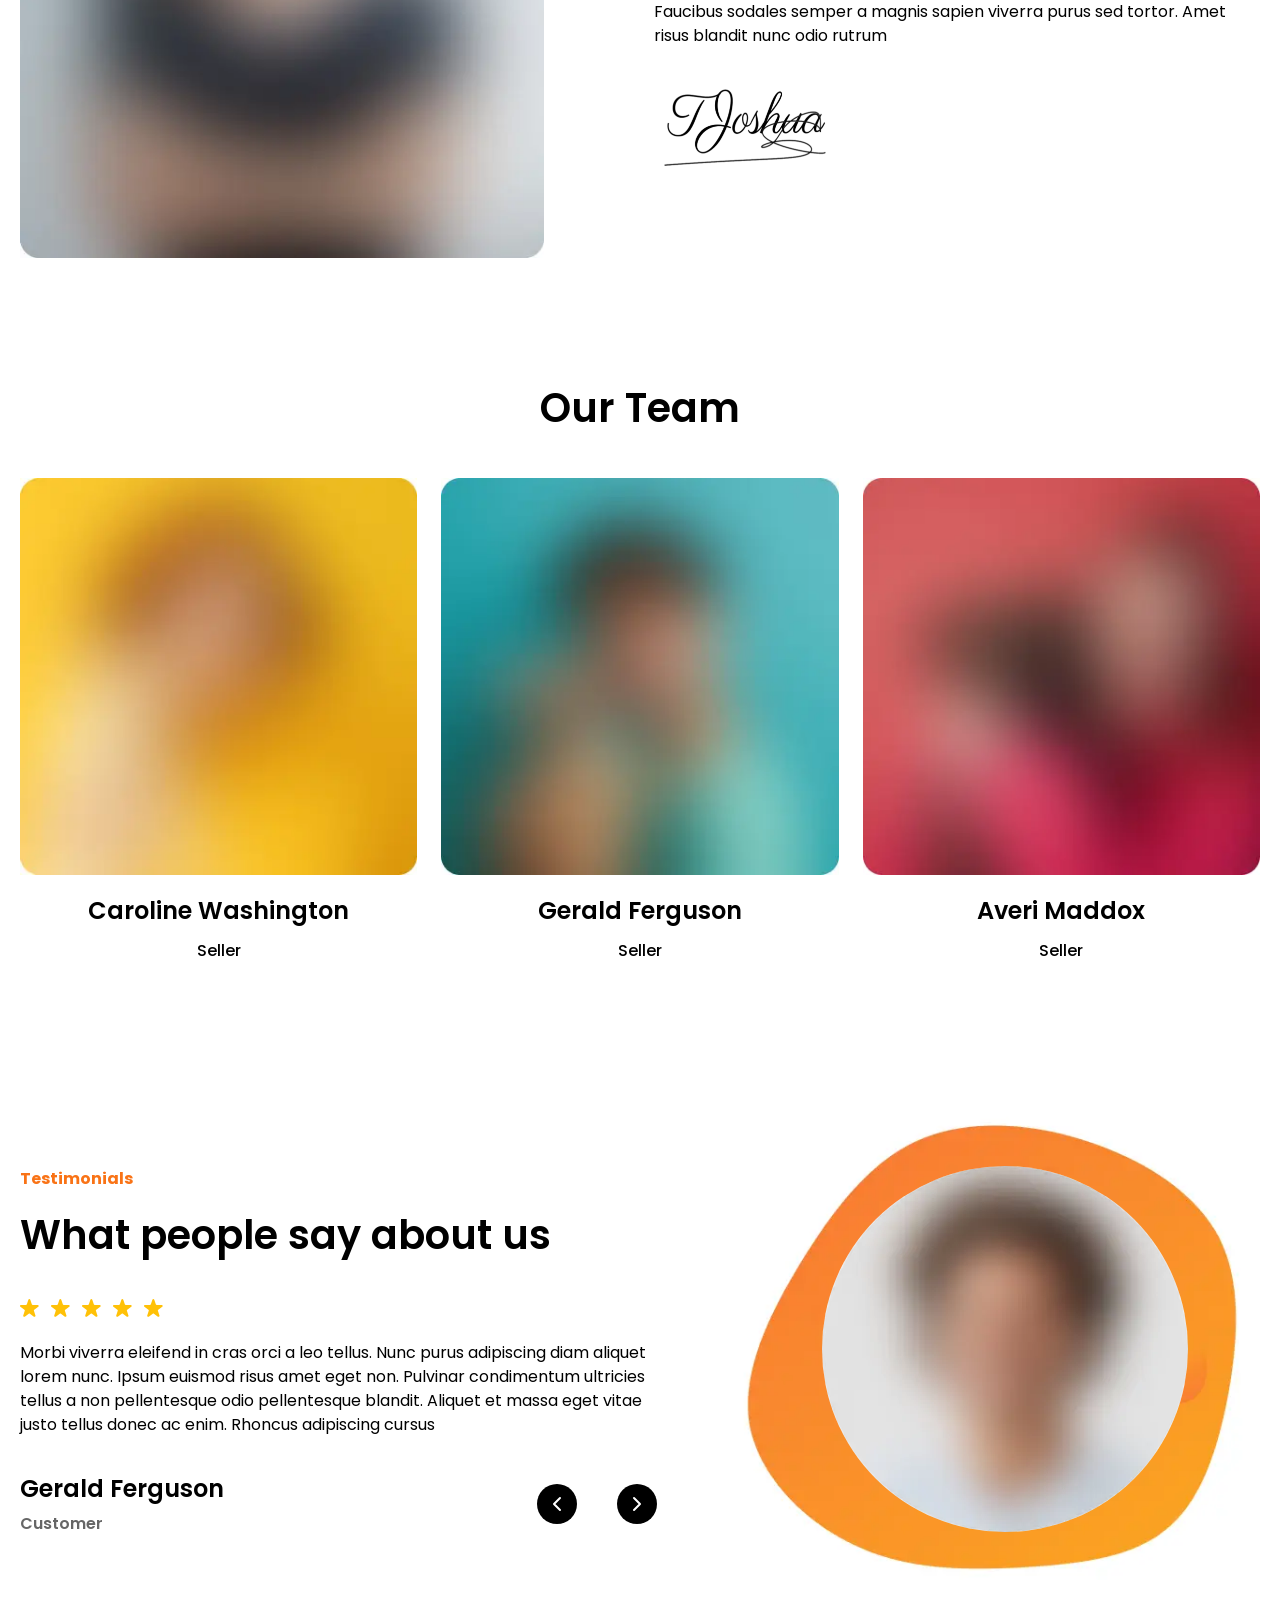
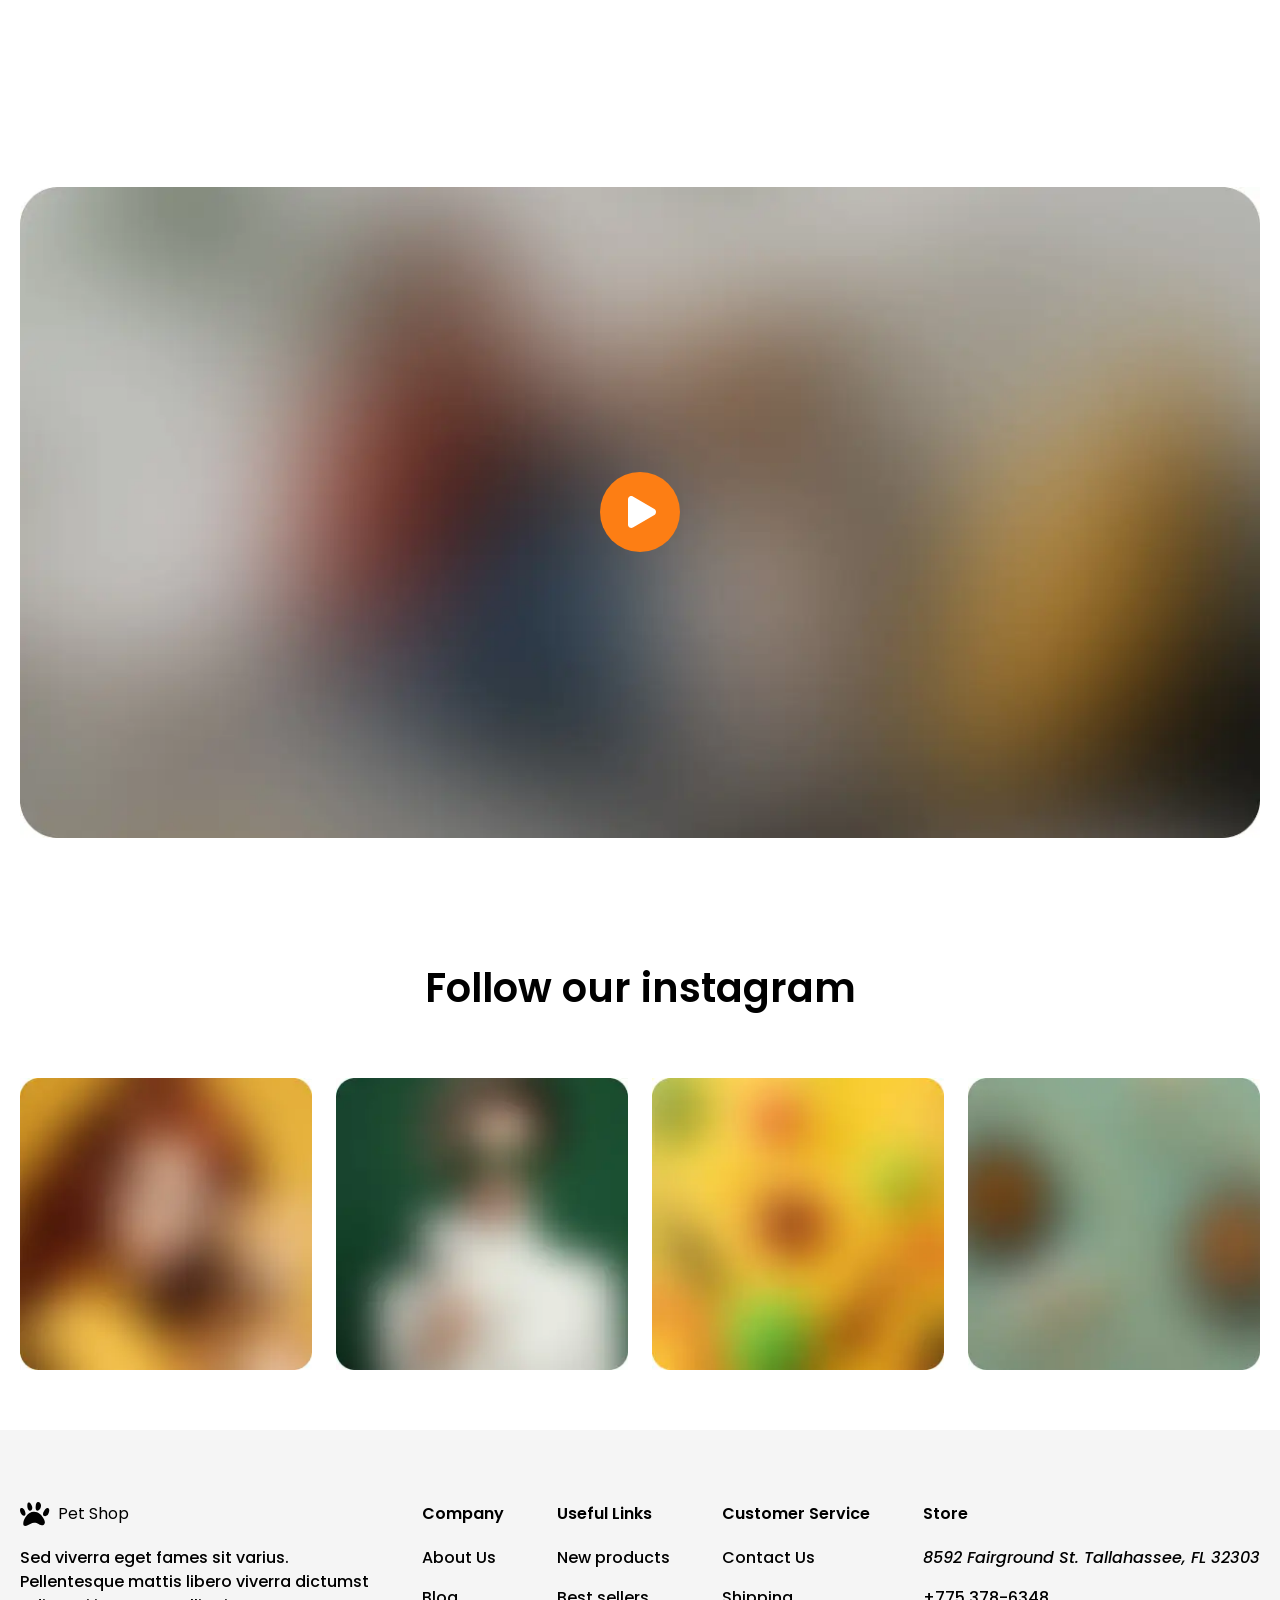
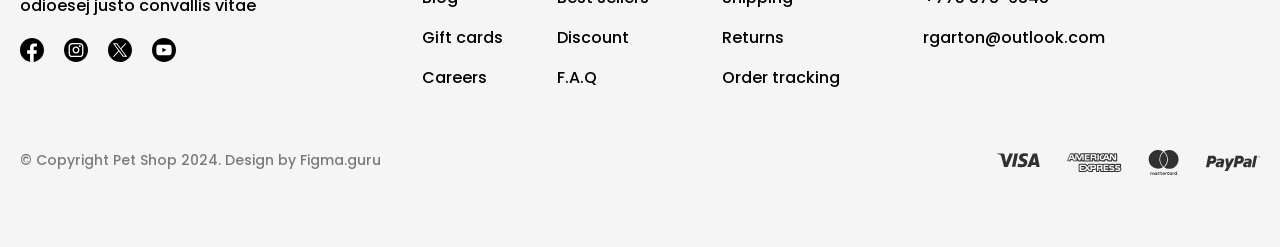
==== commit 40cfc85b: "Style contact us page" ====
--- a/about-us.html
+++ b/about-us.html
@@ -78,10 +78,12 @@
                 <li class="header__nav-item">
                   <a href="#">Home</a>
                 </li>
+                <li class="header__nav-item">
+                  <a href="#">Shop</a>
+                </li>
                 <li class="header__nav-item header__nav-item--active">
-                  <a href="#">Shop</a>
-                </li>
-                <li class="header__nav-item"><a href="#">About Us</a></li>
+                  <a href="#">About Us</a>
+                </li>
                 <li class="header__nav-item"><a href="#">Contact Us</a></li>
               </ul>
             </nav>
--- a/css/components.css
+++ b/css/components.css
@@ -6,7 +6,7 @@
   align-items: center;
   justify-content: center;
   gap: 10px;
-  padding: 17px 40px;
+  padding: 10px 30px;
   border-radius: 12px;
   background-color: #090706;
   font-size: 20px;
--- a/css/layout.css
+++ b/css/layout.css
@@ -226,6 +226,11 @@
   max-width: 479px;
 }
 
+.hero__button {
+  align-self: flex-start;
+  padding-inline: 40px;
+}
+
 /* =========================
    Shop-by-pet
 ========================= */
--- a/css/style.css
+++ b/css/style.css
@@ -231,16 +231,10 @@
   gap: 60px;
 }
 
-.news__title {
-}
-
 .news__list {
   display: grid;
   grid-template-columns: repeat(3, 1fr);
   gap: 24px;
-}
-
-.news-card {
 }
 
 .news-card__image {
@@ -551,11 +545,6 @@
   display: flex;
   flex-direction: column;
   gap: 45px;
-}
-
-.hero__button {
-  align-self: flex-start;
-  padding-inline: 40px;
 }
 
 /* =========================
@@ -824,3 +813,180 @@
   left: 52%;
   transform: translate(-50%, -50%);
 }
+
+/* =========================
+   Video
+========================= */
+.video {
+  padding-block: 120px 60px;
+}
+
+.video__image {
+  position: relative;
+}
+
+.video__play {
+  position: absolute;
+  top: 50%;
+  left: 50%;
+  transform: translate(-50%, -50%);
+}
+
+/* =========================
+   Instagram
+========================= */
+.instagram {
+  padding-block: 60px;
+}
+
+.instagram__wrapper {
+  display: flex;
+  flex-direction: column;
+  gap: 60px;
+}
+
+.instagram__title {
+  text-align: center;
+  font-weight: 600;
+  font-size: 40px;
+}
+
+.instagram__images {
+  display: flex;
+  gap: 24px;
+}
+
+/* =========================
+   Hero contact
+========================= */
+.hero--contact {
+  background-image: url("../images/hero/hero-contact.webp");
+  background-repeat: no-repeat;
+  background-position: right center;
+  background-size: contain;
+}
+
+.hero--contact .hero__content {
+  display: flex;
+  flex-direction: column;
+  gap: 45px;
+}
+
+/* =========================
+   Contact
+========================= */
+.contact {
+  padding-block: 60px;
+}
+
+.contact__wrapper {
+  display: flex;
+  gap: 110px;
+}
+
+.contact-form {
+  padding: 40px;
+  background-color: #f5f5f5;
+  border-radius: 20px;
+}
+
+.contact-form__body {
+  display: flex;
+  flex-direction: column;
+  gap: 24px;
+}
+
+.contact-form__row {
+  display: flex;
+  gap: 24px;
+}
+
+.contact-form__field {
+  display: flex;
+  flex-direction: column;
+  gap: 6px;
+}
+
+.contact-form__label {
+  font-weight: 600;
+  font-size: 16px;
+}
+
+.contact-form__input {
+  border: none;
+  padding: 9px 16px;
+  border-radius: 6px;
+}
+
+.contact-form__message {
+  display: flex;
+  flex-direction: column;
+  gap: 40px;
+}
+
+.contact-form__textarea {
+  min-height: 160px;
+  border: none;
+  padding: 9px 16px;
+  border-radius: 6px;
+}
+
+.contact-form__button {
+  align-self: flex-start;
+  padding-inline: 60px;
+  color: #fff;
+  font-size: 16px;
+  background-color: #f97316;
+}
+
+.contact__info {
+  display: flex;
+  flex-direction: column;
+  gap: 40px;
+}
+
+.contact__header {
+  display: flex;
+  flex-direction: column;
+  gap: 40px;
+}
+
+.contact__title {
+  font-weight: 600;
+  font-size: 40px;
+}
+
+.contact__desc {
+  max-width: 636px;
+}
+
+.contact__list {
+  display: flex;
+  flex-direction: column;
+  gap: 40px;
+}
+
+.contact__item {
+  display: flex;
+  align-items: center;
+  gap: 20px;
+}
+
+.contact__value {
+  font-weight: 600;
+  font-size: 20px;
+}
+
+/* =========================
+   Map
+========================= */
+.map {
+  padding-block: 60px;
+}
+
+.map__frame {
+  width: 100%;
+  min-height: 420px;
+  border-radius: 20px;
+  border: none;
+}
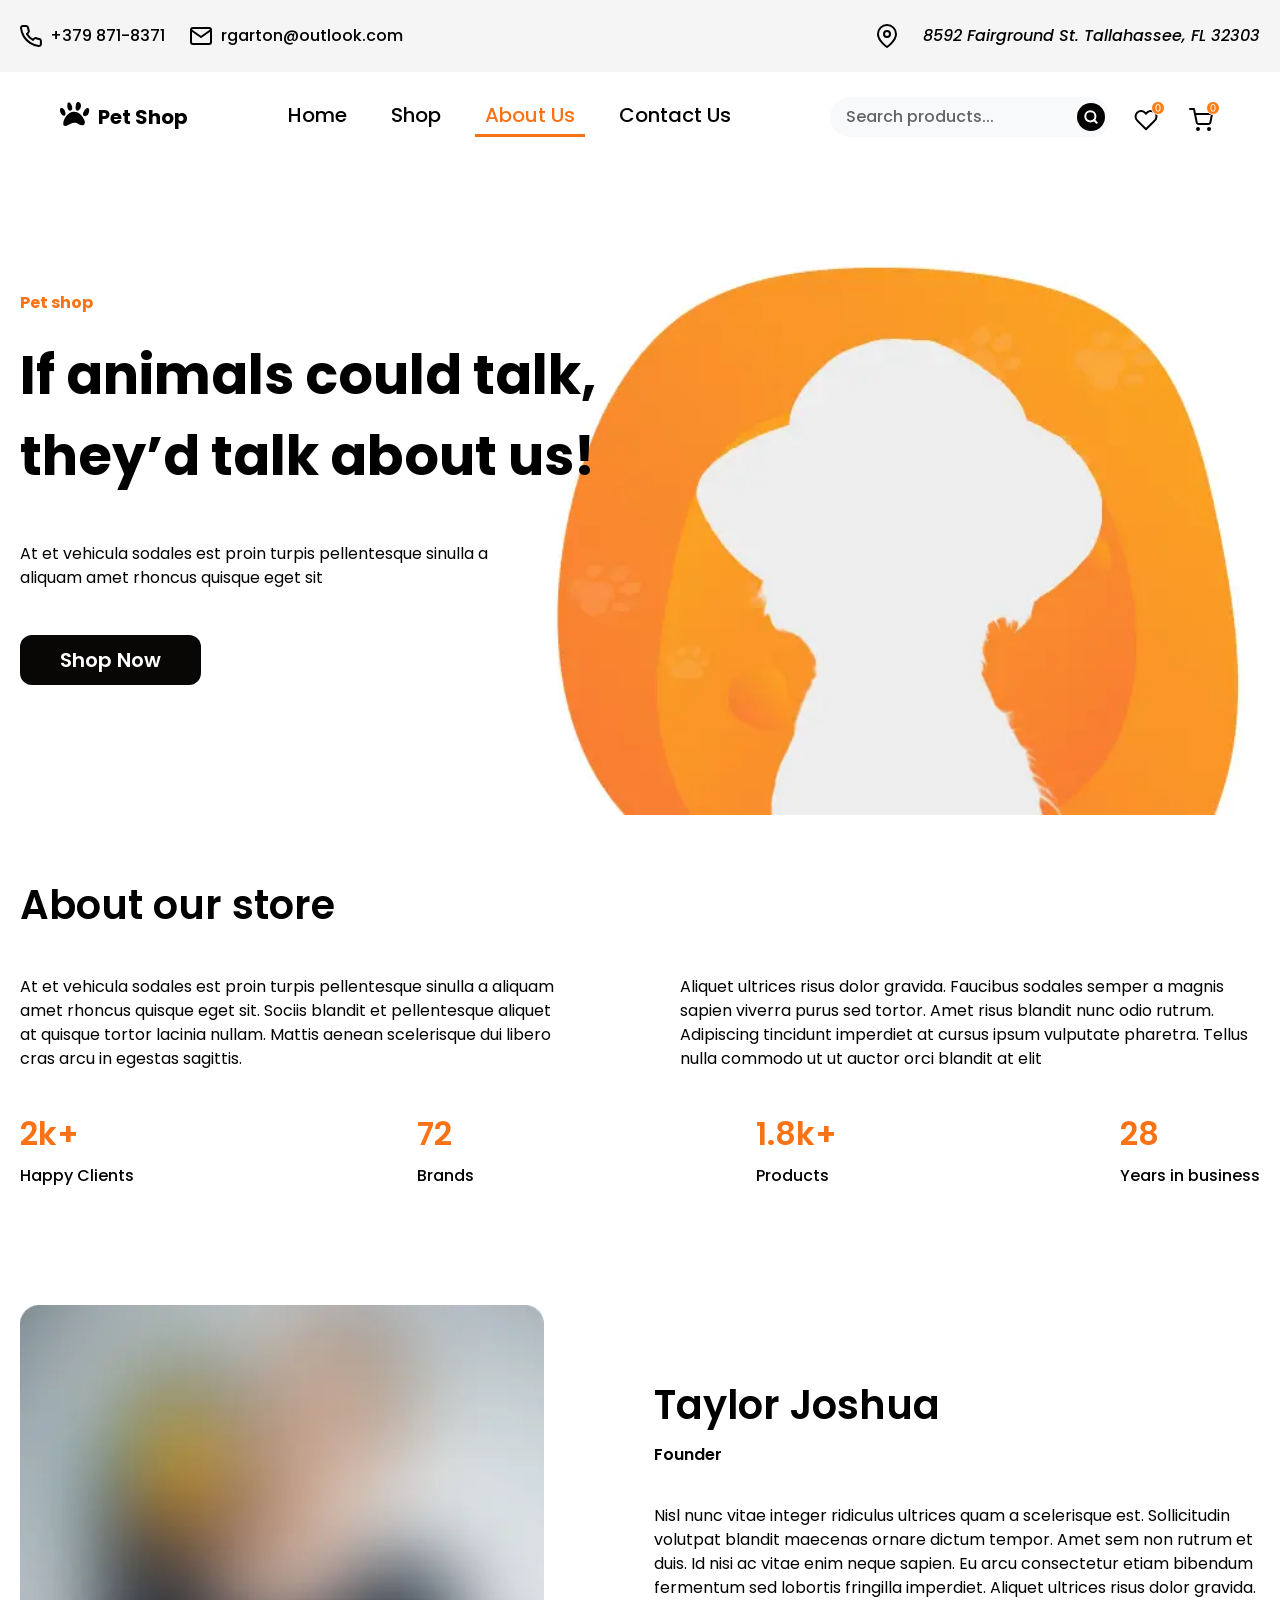
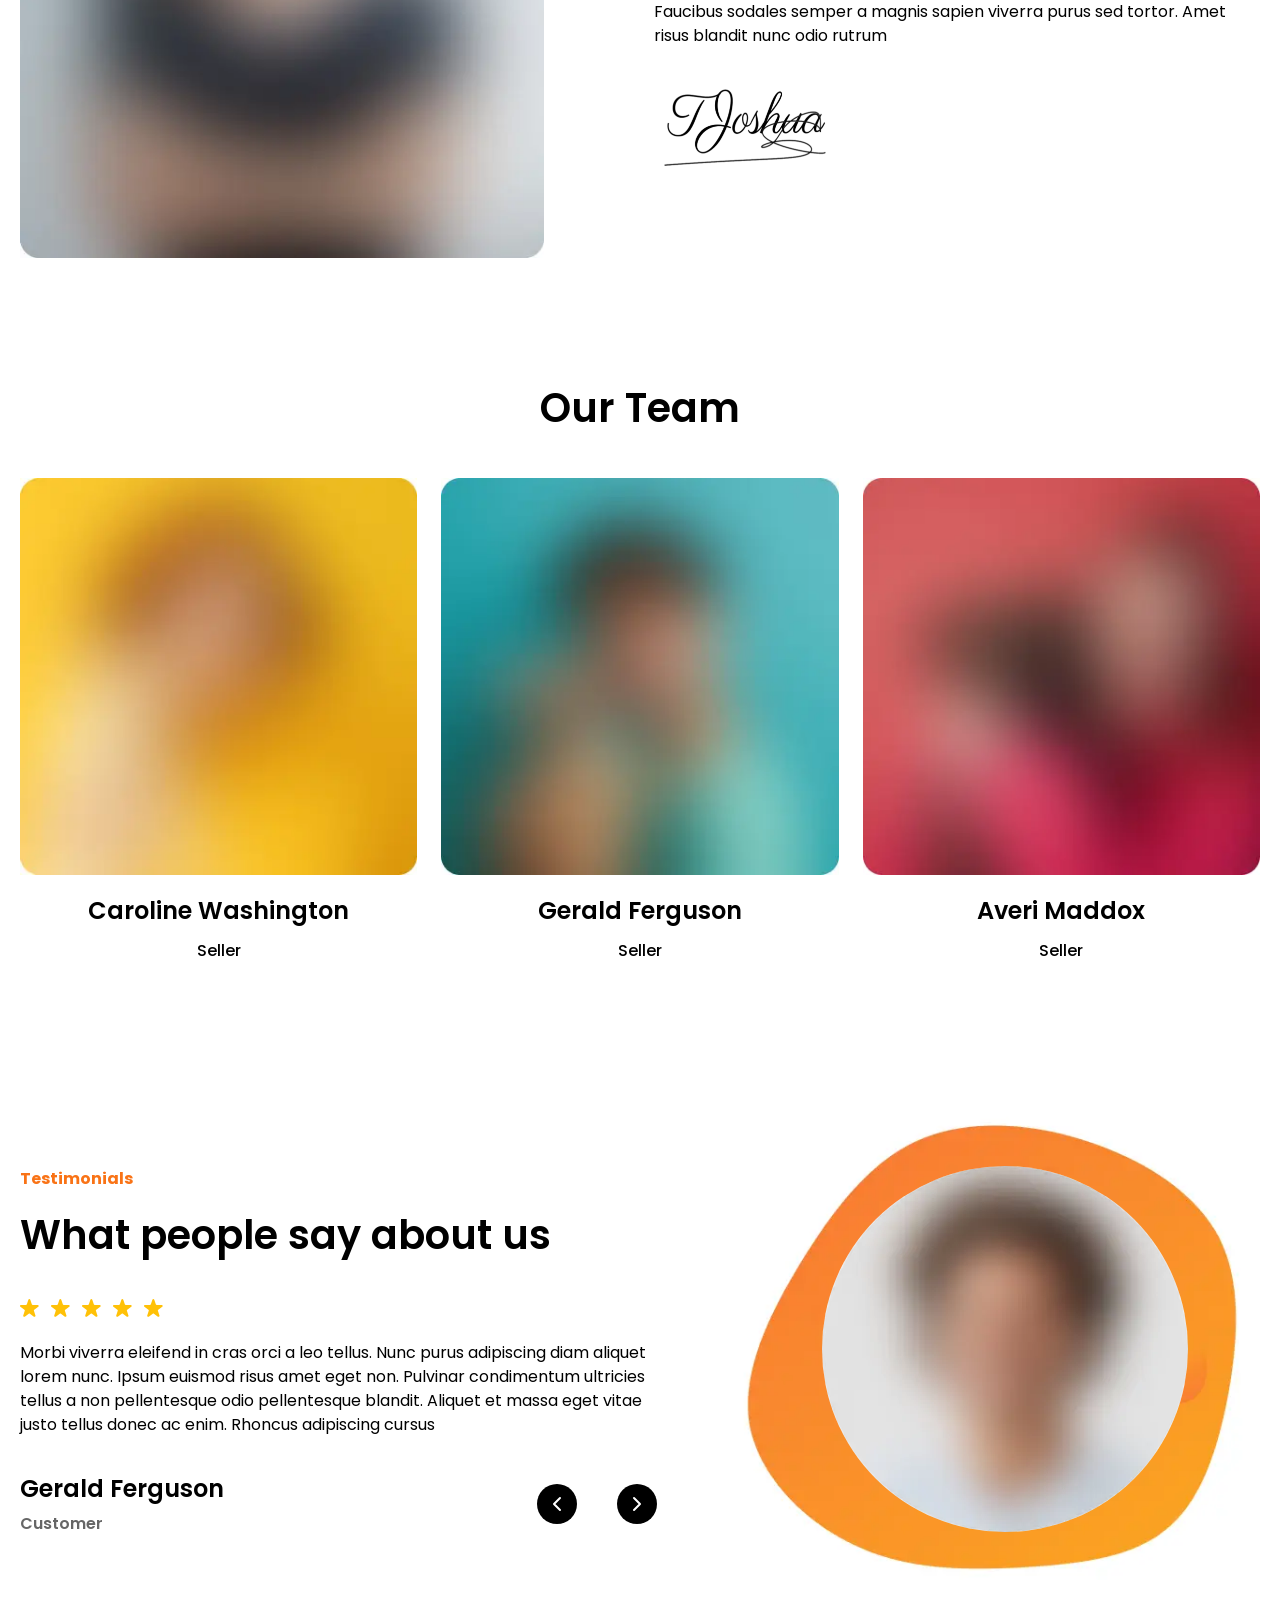
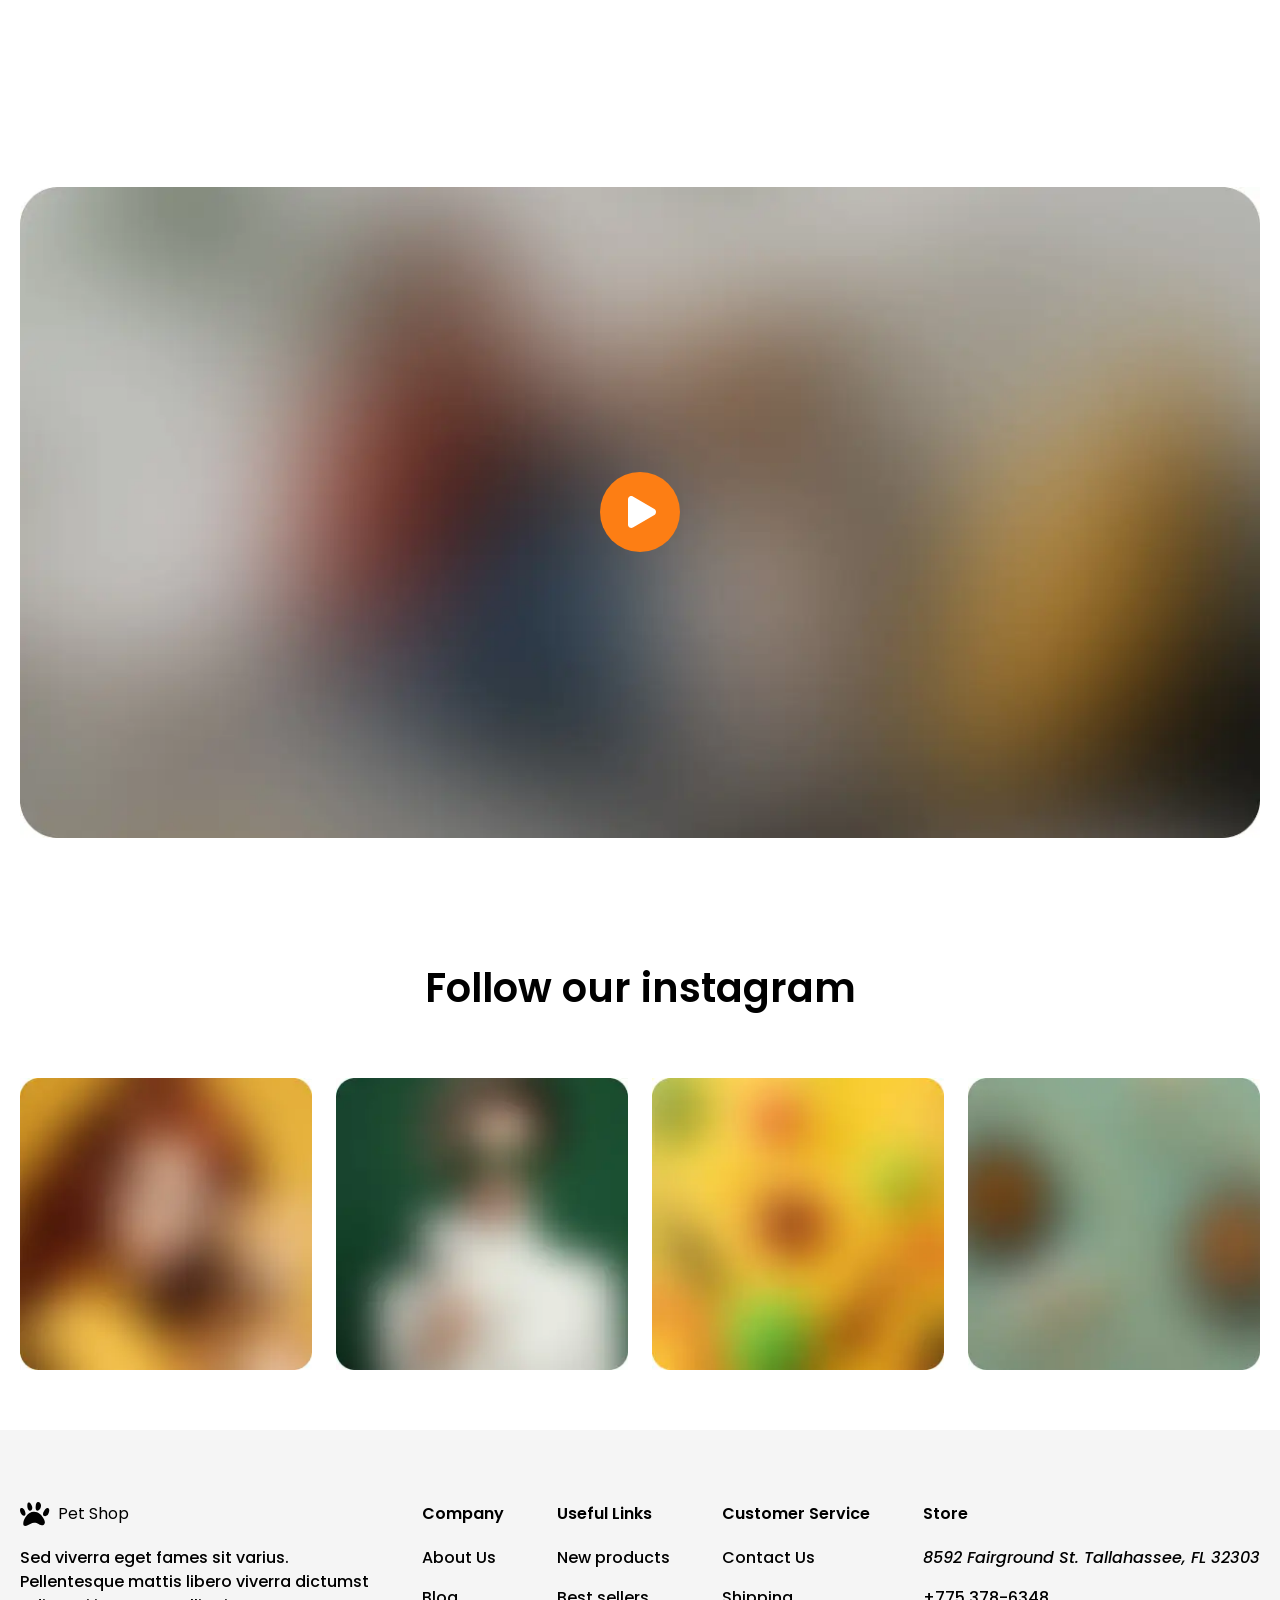
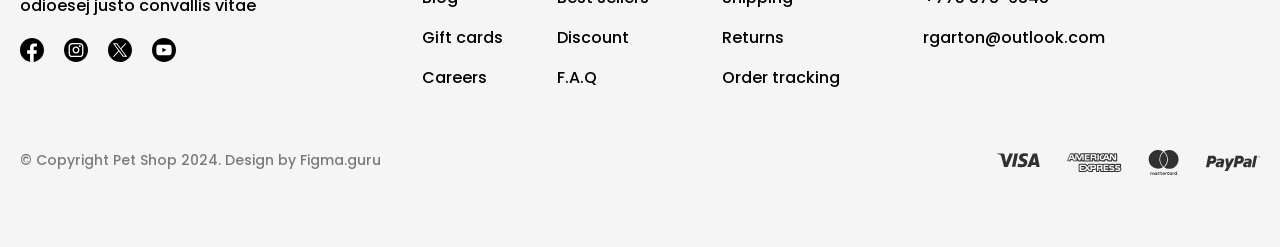
==== commit 9897918d: "Add responsive hamburger menu" ====
--- a/about-us.html
+++ b/about-us.html
@@ -218,7 +218,7 @@
                 <img
                   class="team__img"
                   src="images/team/Caroline Washington.webp"
-                  alt=""
+                  alt="Caroline Washington"
                 />
                 <div class="team__member">
                   <p class="team__name">Caroline Washington</p>
@@ -229,7 +229,7 @@
                 <img
                   class="team__img"
                   src="images/team/Gerald Ferguson.webp"
-                  alt=""
+                  alt="Gerald Ferguson"
                 />
                 <div class="team__member">
                   <p class="team__name">Gerald Ferguson</p>
@@ -240,7 +240,7 @@
                 <img
                   class="team__img"
                   src="images/team/Averi Maddox.webp"
-                  alt=""
+                  alt="Averi Maddox"
                 />
                 <div class="team__member">
                   <p class="team__name">Averi Maddox</p>
@@ -263,19 +263,19 @@
                 <div class="testimonials__body">
                   <ul class="testimonials__stars">
                     <li class="testimonials__star">
-                      <img src="images/common/star.svg" alt="star" />
+                      <img src="images/common/star.svg" alt="" />
                     </li>
                     <li class="testimonials__star">
-                      <img src="images/common/star.svg" alt="star" />
+                      <img src="images/common/star.svg" alt="" />
                     </li>
                     <li class="testimonials__star">
-                      <img src="images/common/star.svg" alt="star" />
+                      <img src="images/common/star.svg" alt="" />
                     </li>
                     <li class="testimonials__star">
-                      <img src="images/common/star.svg" alt="star" />
+                      <img src="images/common/star.svg" alt="" />
                     </li>
                     <li class="testimonials__star">
-                      <img src="images/common/star.svg" alt="star" />
+                      <img src="images/common/star.svg" alt="" />
                     </li>
                   </ul>
                   <p class="testimonials__desc">
@@ -460,5 +460,6 @@
         </div>
       </div>
     </footer>
+    <script src="js/main.js"></script>
   </body>
 </html>
--- a/css/layout.css
+++ b/css/layout.css
@@ -58,6 +58,17 @@
   font-weight: 700;
   font-size: 20px;
   white-space: nowrap;
+}
+
+.header__hamburger span {
+  display: block;
+  width: 24px;
+  height: 2px;
+  background-color: #000;
+}
+
+.header__hamburger {
+  display: none;
 }
 
 .header__nav-list {
@@ -154,7 +165,7 @@
 }
 
 .footer__desc {
-  width: 349px;
+  max-width: 349px;
   font-weight: 500;
   font-size: 16px;
 }
--- a/css/style.css
+++ b/css/style.css
@@ -282,7 +282,7 @@
 .hero--shop {
   background-image: url("../images/hero/hero-shop.webp");
   background-repeat: no-repeat;
-  background-position: right center;
+  background-position: calc(100% + 90px) center;
   background-size: contain;
 }
 
@@ -372,14 +372,14 @@
   gap: 20px;
 }
 
-input[type="range"] {
+.filter__price input[type="range"] {
   appearance: none;
   width: 100%;
   height: 4px;
   background: #f97316;
 }
 
-input[type="range"]::-webkit-slider-thumb {
+.filter__price input[type="range"]::-webkit-slider-thumb {
   appearance: none;
   width: 24px;
   height: 24px;
@@ -480,37 +480,32 @@
   color: #666666;
 }
 
-.shop__pagination-item.shop__pagination-item--active {
-  background-color: #f97316;
-  color: #fff;
-  border: 2px solid #f97316;
-}
-
 .shop__pagination-item {
+  display: flex;
+  justify-content: center;
+  align-items: center;
   width: 40px;
   height: 40px;
   border: 2px solid #666666;
   border-radius: 8px;
-
-  display: flex;
-  justify-content: center;
-  align-items: center;
+}
+.shop__pagination-item--active {
+  background-color: #f97316;
+  color: #fff;
+  border: 2px solid #f97316;
 }
 
 .shop__pagination-next {
   grid-column: 3;
   justify-self: end;
   display: flex;
+  justify-content: center;
+  align-items: center;
   gap: 8px;
-
   width: 105px;
   height: 40px;
   border: 2px solid #666666;
   border-radius: 8px;
-
-  display: flex;
-  justify-content: center;
-  align-items: center;
 }
 
 .shop__pagination-text {
@@ -537,7 +532,7 @@
 .hero--about {
   background-image: url("../images/hero/hero-about.webp");
   background-repeat: no-repeat;
-  background-position: right center;
+  background-position: calc(100% + 90px) center;
   background-size: contain;
 }
 
@@ -862,7 +857,7 @@
 .hero--contact {
   background-image: url("../images/hero/hero-contact.webp");
   background-repeat: no-repeat;
-  background-position: right center;
+  background-position: calc(100% + 90px) center;
   background-size: contain;
 }
 
@@ -990,3 +985,56 @@
   border-radius: 20px;
   border: none;
 }
+
+/* =========================
+   Responsive
+========================= */
+@media (max-width: 768px) {
+  .header__wrapper {
+    flex-wrap: wrap;
+    padding: 20px 20px;
+  }
+
+  .header__nav {
+    display: none;
+    width: 100%;
+    margin-top: 20px;
+  }
+
+  .header__nav-list {
+    flex-direction: column;
+    align-items: flex-start;
+    gap: 16px;
+  }
+
+  .header__actions {
+    display: none;
+  }
+
+  .header__hamburger {
+    display: flex;
+    flex-direction: column;
+    gap: 6px;
+    position: relative;
+  }
+
+  .header__hamburger[aria-expanded="true"] + .header__nav {
+    display: block;
+  }
+
+  .header__hamburger[aria-expanded="true"] span:first-child {
+    transform: translateY(-50%) rotate(45deg);
+    position: absolute;
+    top: 50%;
+  }
+
+  .header__hamburger[aria-expanded="true"] span:nth-child(2) {
+    display: none;
+  }
+
+  .header__hamburger[aria-expanded="true"] span:last-child {
+    transform: translateY(-50%) rotate(-45deg);
+    position: absolute;
+    top: 50%;
+  }
+}
